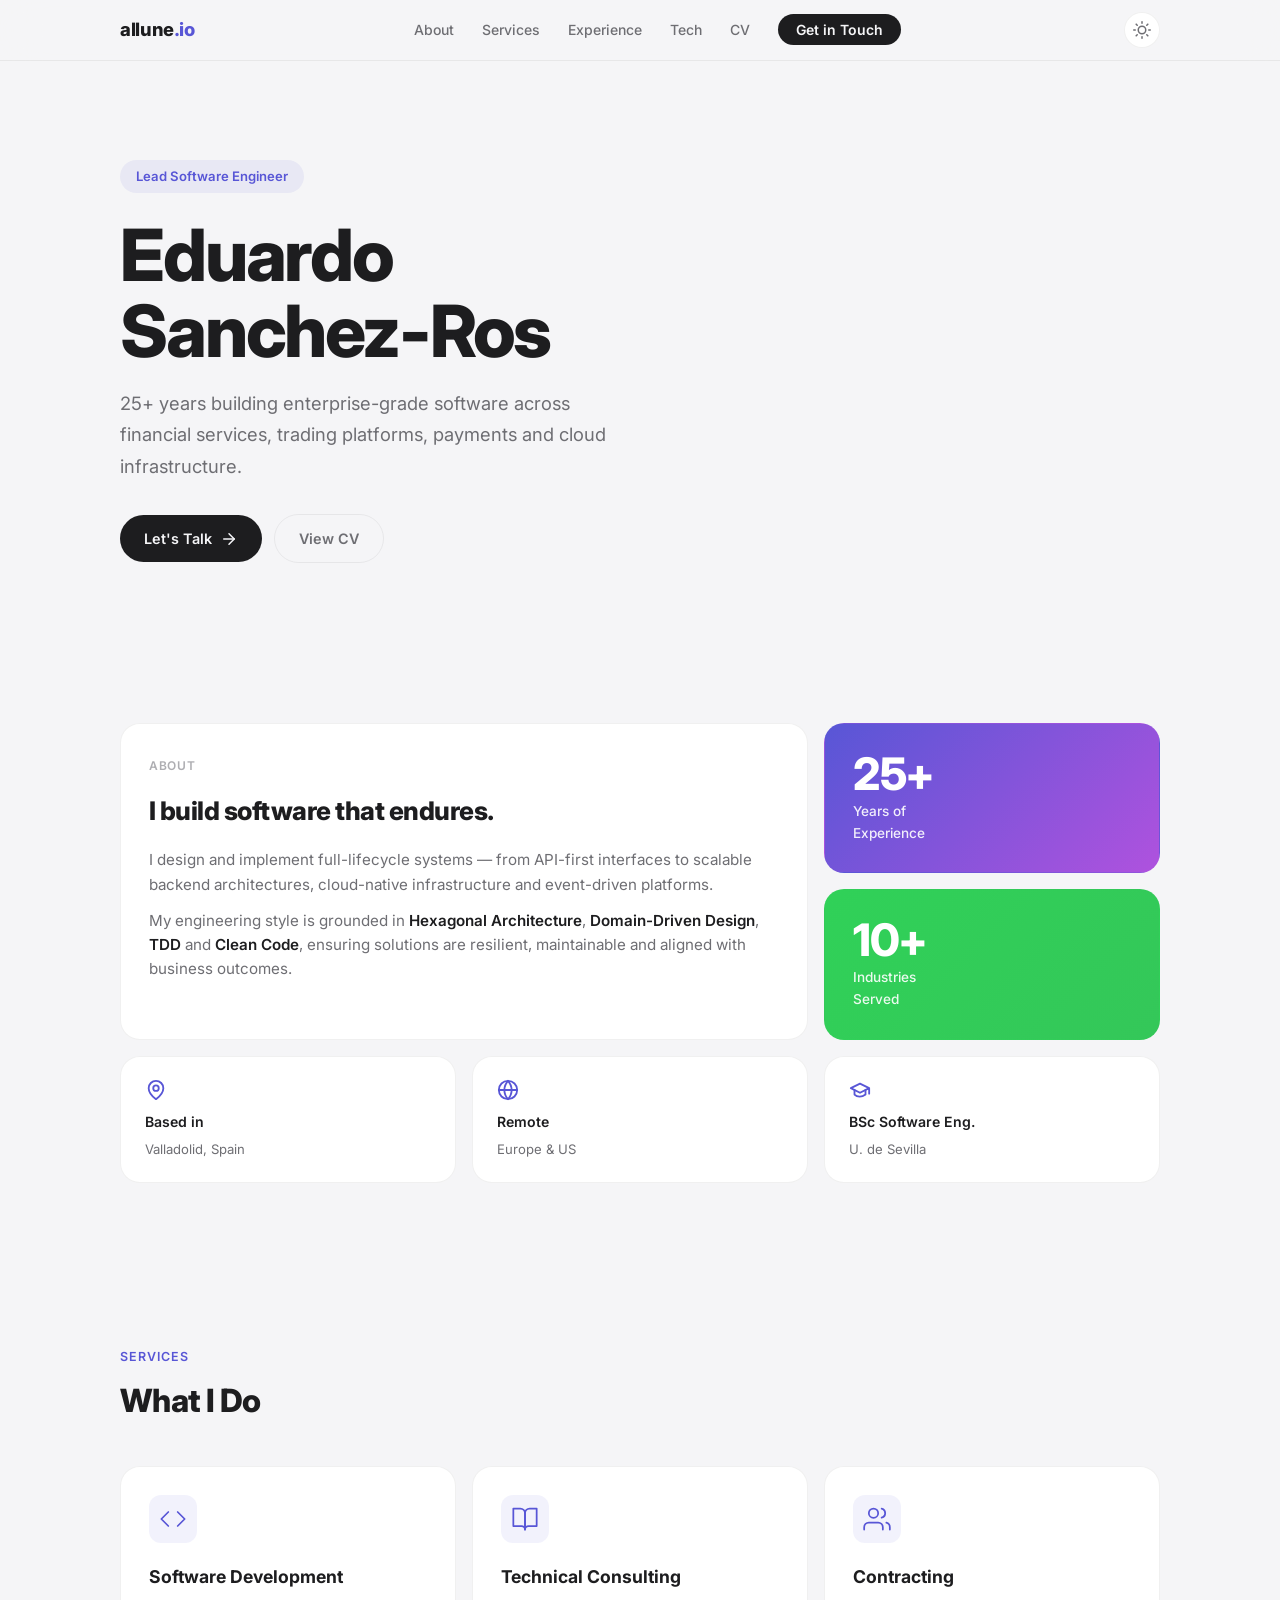
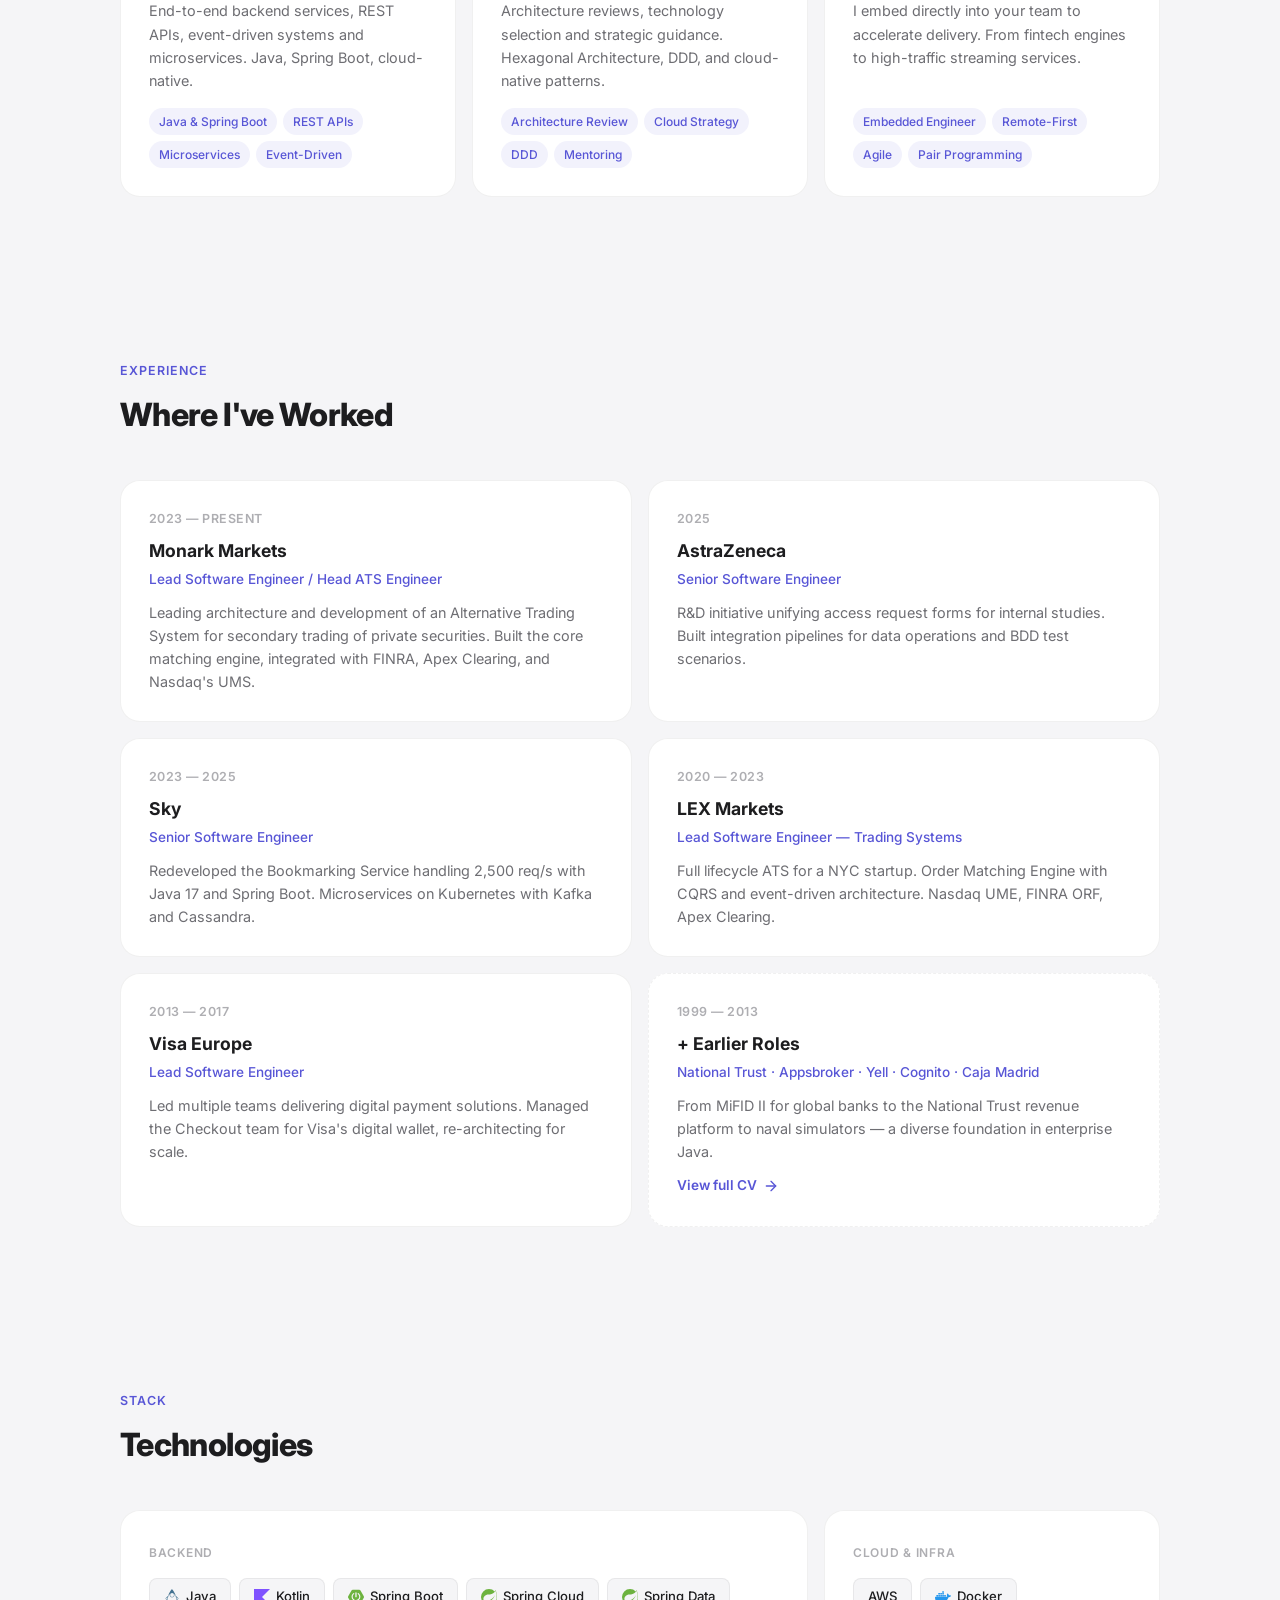
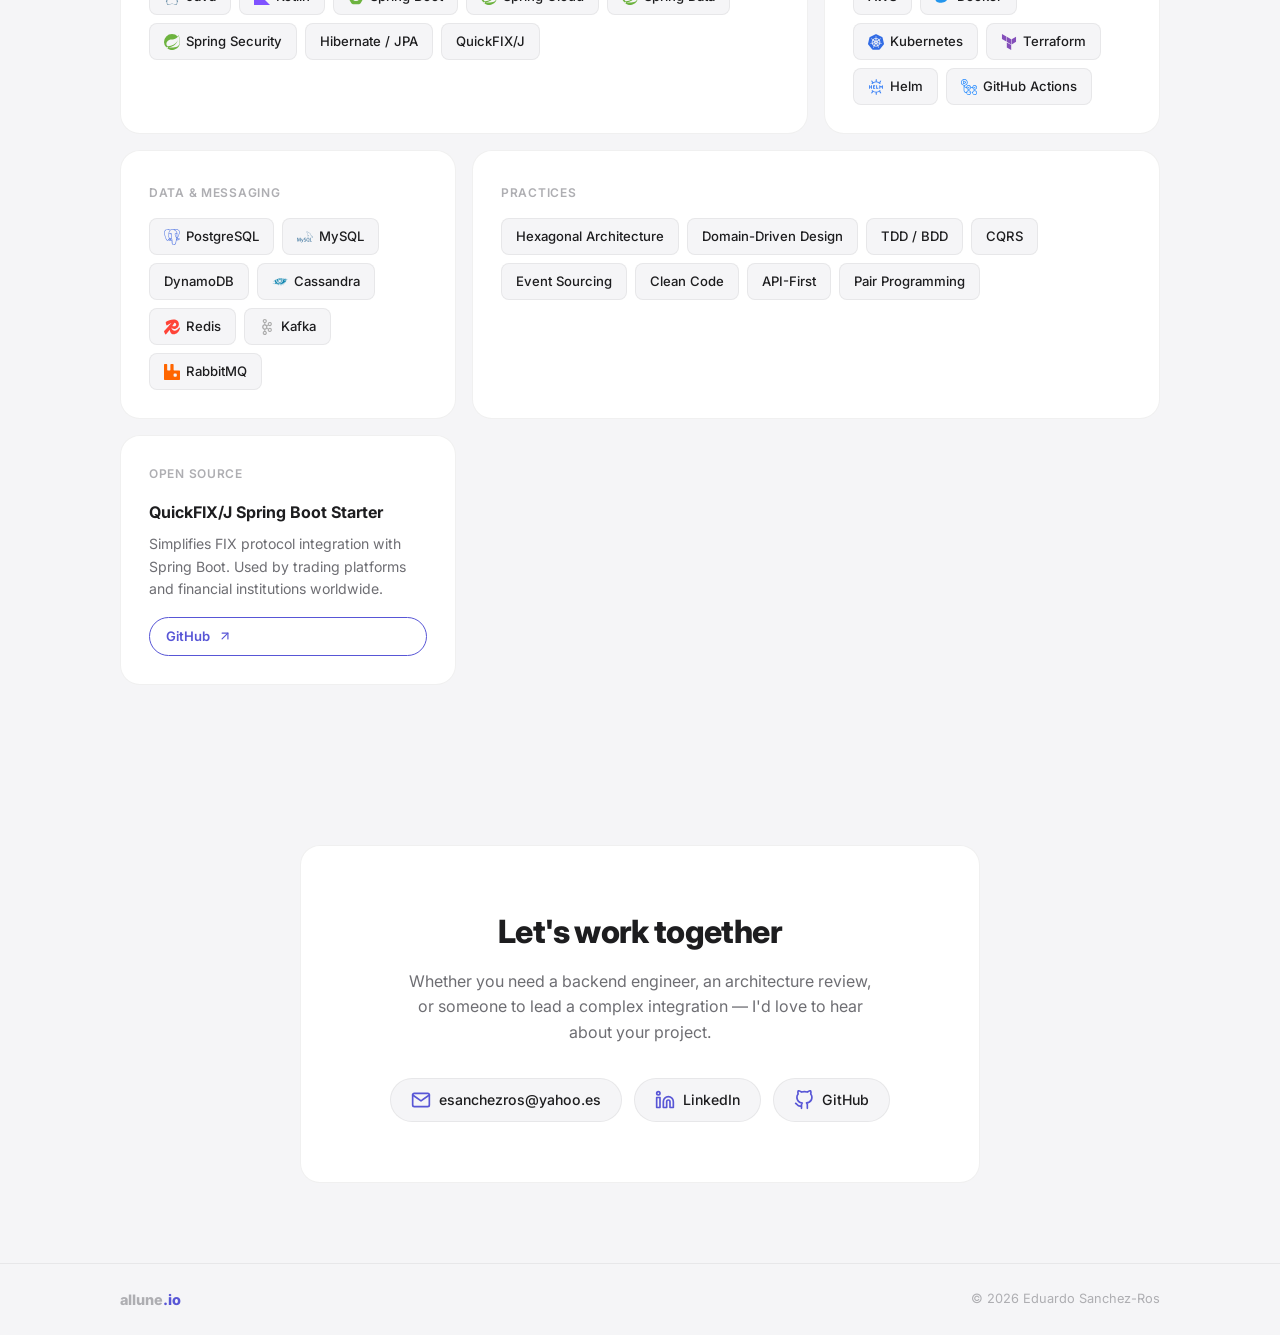
==== index.html @ 3fe90294 "Add tech icons to homepage Technologies section" ====
<!DOCTYPE html>
<html lang="en">
<head>
	<meta charset="UTF-8">
	<meta name="viewport" content="width=device-width, initial-scale=1.0">
	<title>Allune | Eduardo Sanchez-Ros &mdash; Software Engineering</title>
	<meta name="description" content="Lead Software Engineer with 25+ years of experience delivering enterprise-grade solutions across financial services, trading platforms, payment systems and more.">
	<link rel="preconnect" href="https://fonts.googleapis.com">
	<link rel="preconnect" href="https://fonts.gstatic.com" crossorigin>
	<link href="https://fonts.googleapis.com/css2?family=Inter:wght@400;500;600;700;800&display=swap" rel="stylesheet">
	<link rel="stylesheet" href="css/styles.css">
</head>
<body>
	<!-- Navigation -->
	<nav class="navbar" id="navbar">
		<div class="container nav-container">
			<a href="#" class="nav-logo">allune<span class="logo-accent">.io</span></a>
			<ul class="nav-links" id="nav-links">
				<li><a href="#about">About</a></li>
				<li><a href="#services">Services</a></li>
				<li><a href="#experience">Experience</a></li>
				<li><a href="#tech">Tech</a></li>
				<li><a href="cv.html">CV</a></li>
				<li><a href="#contact" class="nav-cta">Get in Touch</a></li>
			</ul>
			<button class="theme-toggle" id="theme-toggle" aria-label="Toggle dark mode">
				<svg class="icon-sun" xmlns="http://www.w3.org/2000/svg" width="18" height="18" viewBox="0 0 24 24" fill="none" stroke="currentColor" stroke-width="2" stroke-linecap="round" stroke-linejoin="round"><circle cx="12" cy="12" r="5"/><line x1="12" y1="1" x2="12" y2="3"/><line x1="12" y1="21" x2="12" y2="23"/><line x1="4.22" y1="4.22" x2="5.64" y2="5.64"/><line x1="18.36" y1="18.36" x2="19.78" y2="19.78"/><line x1="1" y1="12" x2="3" y2="12"/><line x1="21" y1="12" x2="23" y2="12"/><line x1="4.22" y1="19.78" x2="5.64" y2="18.36"/><line x1="18.36" y1="5.64" x2="19.78" y2="4.22"/></svg>
				<svg class="icon-moon" xmlns="http://www.w3.org/2000/svg" width="18" height="18" viewBox="0 0 24 24" fill="none" stroke="currentColor" stroke-width="2" stroke-linecap="round" stroke-linejoin="round"><path d="M21 12.79A9 9 0 1 1 11.21 3 7 7 0 0 0 21 12.79z"/></svg>
			</button>
			<button class="mobile-toggle" id="mobile-toggle" aria-label="Toggle menu">
				<span></span>
				<span></span>
				<span></span>
			</button>
		</div>
	</nav>

	<!-- Hero -->
	<header class="hero" id="hero">
		<div class="container">
			<div class="hero-content">
				<div class="hero-badge animate-in">Lead Software Engineer</div>
				<h1 class="hero-name animate-in">Eduardo<br>Sanchez-Ros</h1>
				<p class="hero-summary animate-in">
					25+ years building enterprise-grade software across
					financial services, trading platforms, payments and cloud infrastructure.
				</p>
				<div class="hero-actions animate-in">
					<a href="#contact" class="btn btn-primary">
						Let's Talk
						<svg xmlns="http://www.w3.org/2000/svg" width="18" height="18" viewBox="0 0 24 24" fill="none" stroke="currentColor" stroke-width="2" stroke-linecap="round" stroke-linejoin="round"><line x1="5" y1="12" x2="19" y2="12"/><polyline points="12 5 19 12 12 19"/></svg>
					</a>
					<a href="cv.html" class="btn btn-ghost">View CV</a>
				</div>
			</div>
		</div>
	</header>

	<!-- Bento: About + Stats -->
	<section class="section" id="about">
		<div class="container">
			<div class="bento-grid bento-intro">
				<!-- About card — wide -->
				<div class="bento-card bento-wide bento-tall animate-on-scroll">
					<span class="bento-label">About</span>
					<h2>I build software that endures.</h2>
					<p>
						I design and implement full-lifecycle systems &mdash; from API-first
						interfaces to scalable backend architectures, cloud-native infrastructure
						and event-driven platforms.
					</p>
					<p>
						My engineering style is grounded in <strong>Hexagonal Architecture</strong>,
						<strong>Domain-Driven Design</strong>, <strong>TDD</strong>
						and <strong>Clean Code</strong>, ensuring solutions are resilient,
						maintainable and aligned with business outcomes.
					</p>
				</div>

				<!-- Stat cards -->
				<div class="bento-card bento-accent animate-on-scroll">
					<span class="bento-stat-value">25+</span>
					<span class="bento-stat-label">Years of<br>Experience</span>
				</div>
				<div class="bento-card bento-accent-alt animate-on-scroll">
					<span class="bento-stat-value">10+</span>
					<span class="bento-stat-label">Industries<br>Served</span>
				</div>

				<!-- Detail cards -->
				<div class="bento-card animate-on-scroll">
					<svg xmlns="http://www.w3.org/2000/svg" width="22" height="22" viewBox="0 0 24 24" fill="none" stroke="currentColor" stroke-width="2" stroke-linecap="round" stroke-linejoin="round"><path d="M20 10c0 6-8 12-8 12s-8-6-8-12a8 8 0 0 1 16 0Z"/><circle cx="12" cy="10" r="3"/></svg>
					<strong>Based in</strong>
					<span>Valladolid, Spain</span>
				</div>
				<div class="bento-card animate-on-scroll">
					<svg xmlns="http://www.w3.org/2000/svg" width="22" height="22" viewBox="0 0 24 24" fill="none" stroke="currentColor" stroke-width="2" stroke-linecap="round" stroke-linejoin="round"><circle cx="12" cy="12" r="10"/><line x1="2" y1="12" x2="22" y2="12"/><path d="M12 2a15.3 15.3 0 0 1 4 10 15.3 15.3 0 0 1-4 10 15.3 15.3 0 0 1-4-10 15.3 15.3 0 0 1 4-10z"/></svg>
					<strong>Remote</strong>
					<span>Europe &amp; US</span>
				</div>
				<div class="bento-card animate-on-scroll">
					<svg xmlns="http://www.w3.org/2000/svg" width="22" height="22" viewBox="0 0 24 24" fill="none" stroke="currentColor" stroke-width="2" stroke-linecap="round" stroke-linejoin="round"><path d="M22 10v6M2 10l10-5 10 5-10 5z"/><path d="M6 12v5c3 3 8 3 12 0v-5"/></svg>
					<strong>BSc Software Eng.</strong>
					<span>U. de Sevilla</span>
				</div>
			</div>
		</div>
	</section>

	<!-- Bento: Services -->
	<section class="section" id="services">
		<div class="container">
			<div class="section-header animate-on-scroll">
				<span class="section-label">Services</span>
				<h2 class="section-title">What I Do</h2>
			</div>
			<div class="bento-grid bento-services">
				<div class="bento-card bento-service animate-on-scroll">
					<div class="service-icon">
						<svg xmlns="http://www.w3.org/2000/svg" width="28" height="28" viewBox="0 0 24 24" fill="none" stroke="currentColor" stroke-width="1.5" stroke-linecap="round" stroke-linejoin="round"><polyline points="16 18 22 12 16 6"/><polyline points="8 6 2 12 8 18"/></svg>
					</div>
					<h3>Software Development</h3>
					<p>
						End-to-end backend services, REST APIs, event-driven
						systems and microservices. Java, Spring Boot, cloud-native.
					</p>
					<div class="service-tags">
						<span>Java &amp; Spring Boot</span>
						<span>REST APIs</span>
						<span>Microservices</span>
						<span>Event-Driven</span>
					</div>
				</div>
				<div class="bento-card bento-service animate-on-scroll">
					<div class="service-icon">
						<svg xmlns="http://www.w3.org/2000/svg" width="28" height="28" viewBox="0 0 24 24" fill="none" stroke="currentColor" stroke-width="1.5" stroke-linecap="round" stroke-linejoin="round"><path d="M2 3h6a4 4 0 0 1 4 4v14a3 3 0 0 0-3-3H2z"/><path d="M22 3h-6a4 4 0 0 0-4 4v14a3 3 0 0 1 3-3h7z"/></svg>
					</div>
					<h3>Technical Consulting</h3>
					<p>
						Architecture reviews, technology selection and strategic guidance.
						Hexagonal Architecture, DDD, and cloud-native patterns.
					</p>
					<div class="service-tags">
						<span>Architecture Review</span>
						<span>Cloud Strategy</span>
						<span>DDD</span>
						<span>Mentoring</span>
					</div>
				</div>
				<div class="bento-card bento-service animate-on-scroll">
					<div class="service-icon">
						<svg xmlns="http://www.w3.org/2000/svg" width="28" height="28" viewBox="0 0 24 24" fill="none" stroke="currentColor" stroke-width="1.5" stroke-linecap="round" stroke-linejoin="round"><path d="M17 21v-2a4 4 0 0 0-4-4H5a4 4 0 0 0-4 4v2"/><circle cx="9" cy="7" r="4"/><path d="M23 21v-2a4 4 0 0 0-3-3.87"/><path d="M16 3.13a4 4 0 0 1 0 7.75"/></svg>
					</div>
					<h3>Contracting</h3>
					<p>
						I embed directly into your team to accelerate delivery.
						From fintech engines to high-traffic streaming services.
					</p>
					<div class="service-tags">
						<span>Embedded Engineer</span>
						<span>Remote-First</span>
						<span>Agile</span>
						<span>Pair Programming</span>
					</div>
				</div>
			</div>
		</div>
	</section>

	<!-- Experience -->
	<section class="section" id="experience">
		<div class="container">
			<div class="section-header animate-on-scroll">
				<span class="section-label">Experience</span>
				<h2 class="section-title">Where I've Worked</h2>
			</div>
			<div class="experience-grid">
				<div class="exp-card animate-on-scroll">
					<div class="exp-date">2023 &mdash; Present</div>
					<h3>Monark Markets</h3>
					<p class="exp-role">Lead Software Engineer / Head ATS Engineer</p>
					<p>
						Leading architecture and development of an Alternative Trading System
						for secondary trading of private securities. Built the core matching engine,
						integrated with FINRA, Apex Clearing, and Nasdaq's UMS.
					</p>
				</div>
				<div class="exp-card animate-on-scroll">
					<div class="exp-date">2025</div>
					<h3>AstraZeneca</h3>
					<p class="exp-role">Senior Software Engineer</p>
					<p>
						R&amp;D initiative unifying access request forms for internal studies.
						Built integration pipelines for data operations and BDD test scenarios.
					</p>
				</div>
				<div class="exp-card animate-on-scroll">
					<div class="exp-date">2023 &mdash; 2025</div>
					<h3>Sky</h3>
					<p class="exp-role">Senior Software Engineer</p>
					<p>
						Redeveloped the Bookmarking Service handling 2,500 req/s with Java 17
						and Spring Boot. Microservices on Kubernetes with Kafka and Cassandra.
					</p>
				</div>
				<div class="exp-card animate-on-scroll">
					<div class="exp-date">2020 &mdash; 2023</div>
					<h3>LEX Markets</h3>
					<p class="exp-role">Lead Software Engineer &mdash; Trading Systems</p>
					<p>
						Full lifecycle ATS for a NYC startup. Order Matching Engine with CQRS
						and event-driven architecture. Nasdaq UME, FINRA ORF, Apex Clearing.
					</p>
				</div>
				<div class="exp-card animate-on-scroll">
					<div class="exp-date">2013 &mdash; 2017</div>
					<h3>Visa Europe</h3>
					<p class="exp-role">Lead Software Engineer</p>
					<p>
						Led multiple teams delivering digital payment solutions. Managed the
						Checkout team for Visa's digital wallet, re-architecting for scale.
					</p>
				</div>
				<div class="exp-card exp-card-more animate-on-scroll">
					<div class="exp-date">1999 &mdash; 2013</div>
					<h3>+ Earlier Roles</h3>
					<p class="exp-role">National Trust &middot; Appsbroker &middot; Yell &middot; Cognito &middot; Caja Madrid</p>
					<p>
						From MiFID II for global banks to the National Trust revenue platform
						to naval simulators &mdash; a diverse foundation in enterprise Java.
					</p>
					<a href="cv.html" class="exp-link">
						View full CV
						<svg xmlns="http://www.w3.org/2000/svg" width="16" height="16" viewBox="0 0 24 24" fill="none" stroke="currentColor" stroke-width="2" stroke-linecap="round" stroke-linejoin="round"><line x1="5" y1="12" x2="19" y2="12"/><polyline points="12 5 19 12 12 19"/></svg>
					</a>
				</div>
			</div>
		</div>
	</section>

	<!-- Technologies + Open Source (bento) -->
	<section class="section" id="tech">
		<div class="container">
			<div class="section-header animate-on-scroll">
				<span class="section-label">Stack</span>
				<h2 class="section-title">Technologies</h2>
			</div>
			<div class="bento-grid bento-tech">
				<div class="bento-card bento-wide animate-on-scroll">
					<span class="bento-label">Backend</span>
					<div class="tech-pills">
						<span class="tech-pill"><img src="icons/openjdk.svg" alt=""> Java</span>
						<span class="tech-pill"><img src="icons/kotlin.svg" alt=""> Kotlin</span>
						<span class="tech-pill"><img src="icons/springboot.svg" alt=""> Spring Boot</span>
						<span class="tech-pill"><img src="icons/spring.svg" alt=""> Spring Cloud</span>
						<span class="tech-pill"><img src="icons/spring.svg" alt=""> Spring Data</span>
						<span class="tech-pill"><img src="icons/spring.svg" alt=""> Spring Security</span>
						<span class="tech-pill">Hibernate / JPA</span>
						<span class="tech-pill">QuickFIX/J</span>
					</div>
				</div>
				<div class="bento-card animate-on-scroll">
					<span class="bento-label">Cloud &amp; Infra</span>
					<div class="tech-pills">
						<span class="tech-pill">AWS</span>
						<span class="tech-pill"><img src="icons/docker.svg" alt=""> Docker</span>
						<span class="tech-pill"><img src="icons/kubernetes.svg" alt=""> Kubernetes</span>
						<span class="tech-pill"><img src="icons/terraform.svg" alt=""> Terraform</span>
						<span class="tech-pill"><img src="icons/helm.svg" alt=""> Helm</span>
						<span class="tech-pill"><img src="icons/githubactions.svg" alt=""> GitHub Actions</span>
					</div>
				</div>
				<div class="bento-card animate-on-scroll">
					<span class="bento-label">Data &amp; Messaging</span>
					<div class="tech-pills">
						<span class="tech-pill"><img src="icons/postgresql.svg" alt=""> PostgreSQL</span>
						<span class="tech-pill"><img src="icons/mysql.svg" alt=""> MySQL</span>
						<span class="tech-pill">DynamoDB</span>
						<span class="tech-pill"><img src="icons/apachecassandra.svg" alt=""> Cassandra</span>
						<span class="tech-pill"><img src="icons/redis.svg" alt=""> Redis</span>
						<span class="tech-pill"><img src="icons/apachekafka.svg" alt=""> Kafka</span>
						<span class="tech-pill"><img src="icons/rabbitmq.svg" alt=""> RabbitMQ</span>
					</div>
				</div>
				<div class="bento-card bento-wide animate-on-scroll">
					<span class="bento-label">Practices</span>
					<div class="tech-pills">
						<span class="tech-pill">Hexagonal Architecture</span>
						<span class="tech-pill">Domain-Driven Design</span>
						<span class="tech-pill">TDD / BDD</span>
						<span class="tech-pill">CQRS</span>
						<span class="tech-pill">Event Sourcing</span>
						<span class="tech-pill">Clean Code</span>
						<span class="tech-pill">API-First</span>
						<span class="tech-pill">Pair Programming</span>
					</div>
				</div>
				<!-- Open Source card integrated into tech bento -->
				<div class="bento-card bento-oss animate-on-scroll">
					<span class="bento-label">Open Source</span>
					<h3>QuickFIX/J Spring Boot Starter</h3>
					<p>
						Simplifies FIX protocol integration with Spring Boot.
						Used by trading platforms and financial institutions worldwide.
					</p>
					<a href="https://github.com/esanchezros/quickfixj-spring-boot-starter" class="btn btn-outline btn-sm" target="_blank" rel="noopener">
						GitHub
						<svg xmlns="http://www.w3.org/2000/svg" width="14" height="14" viewBox="0 0 24 24" fill="none" stroke="currentColor" stroke-width="2" stroke-linecap="round" stroke-linejoin="round"><line x1="7" y1="17" x2="17" y2="7"/><polyline points="7 7 17 7 17 17"/></svg>
					</a>
				</div>
			</div>
		</div>
	</section>

	<!-- Contact -->
	<section class="section" id="contact">
		<div class="container">
			<div class="contact-box animate-on-scroll">
				<h2>Let's work together</h2>
				<p>
					Whether you need a backend engineer, an architecture review, or someone
					to lead a complex integration &mdash; I'd love to hear about your project.
				</p>
				<div class="contact-links">
					<a href="mailto:esanchezros@yahoo.es" class="contact-link">
						<svg xmlns="http://www.w3.org/2000/svg" width="20" height="20" viewBox="0 0 24 24" fill="none" stroke="currentColor" stroke-width="2" stroke-linecap="round" stroke-linejoin="round"><path d="M4 4h16c1.1 0 2 .9 2 2v12c0 1.1-.9 2-2 2H4c-1.1 0-2-.9-2-2V6c0-1.1.9-2 2-2z"/><polyline points="22,6 12,13 2,6"/></svg>
						esanchezros@yahoo.es
					</a>
					<a href="https://www.linkedin.com/in/eduardosanchezros" class="contact-link" target="_blank" rel="noopener">
						<svg xmlns="http://www.w3.org/2000/svg" width="20" height="20" viewBox="0 0 24 24" fill="none" stroke="currentColor" stroke-width="2" stroke-linecap="round" stroke-linejoin="round"><path d="M16 8a6 6 0 0 1 6 6v7h-4v-7a2 2 0 0 0-2-2 2 2 0 0 0-2 2v7h-4v-7a6 6 0 0 1 6-6z"/><rect x="2" y="9" width="4" height="12"/><circle cx="4" cy="4" r="2"/></svg>
						LinkedIn
					</a>
					<a href="https://github.com/esanchezros" class="contact-link" target="_blank" rel="noopener">
						<svg xmlns="http://www.w3.org/2000/svg" width="20" height="20" viewBox="0 0 24 24" fill="none" stroke="currentColor" stroke-width="2" stroke-linecap="round" stroke-linejoin="round"><path d="M9 19c-5 1.5-5-2.5-7-3m14 6v-3.87a3.37 3.37 0 0 0-.94-2.61c3.14-.35 6.44-1.54 6.44-7A5.44 5.44 0 0 0 20 4.77 5.07 5.07 0 0 0 19.91 1S18.73.65 16 2.48a13.38 13.38 0 0 0-7 0C6.27.65 5.09 1 5.09 1A5.07 5.07 0 0 0 5 4.77a5.44 5.44 0 0 0-1.5 3.78c0 5.42 3.3 6.61 6.44 7A3.37 3.37 0 0 0 9 18.13V22"/></svg>
						GitHub
					</a>
				</div>
			</div>
		</div>
	</section>

	<!-- Footer -->
	<footer class="footer">
		<div class="container footer-content">
			<span class="footer-logo">allune<span class="logo-accent">.io</span></span>
			<span class="footer-copy">&copy; 2026 Eduardo Sanchez-Ros</span>
		</div>
	</footer>

	<script src="js/main.js"></script>
</body>
</html>
---- css/styles.css ----
/* ============================================
   Allune.io — Bento Grid Design
   Light, modern, Apple/Linear-inspired
   ============================================ */

/* --- Variables (Light) --- */
:root {
	--bg: #f5f5f7;
	--bg-card: #ffffff;
	--bg-card-hover: #ffffff;
	--text: #1d1d1f;
	--text-secondary: #6e6e73;
	--text-muted: #aeaeb2;
	--accent: #5856d6;
	--accent-hover: #4a48c4;
	--accent-light: rgba(88, 86, 214, 0.08);
	--accent-gradient: linear-gradient(135deg, #5856d6 0%, #af52de 100%);
	--accent-gradient-alt: linear-gradient(135deg, #30d158 0%, #34c759 100%);
	--border: rgba(0, 0, 0, 0.06);
	--border-hover: rgba(0, 0, 0, 0.12);
	--shadow: 0 1px 2px rgba(0, 0, 0, 0.04);
	--shadow-hover: 0 8px 30px rgba(0, 0, 0, 0.08);
	--nav-bg: rgba(245, 245, 247, 0.8);
	--radius: 20px;
	--radius-sm: 12px;
	--radius-xs: 8px;
	--font: 'Inter', -apple-system, BlinkMacSystemFont, 'SF Pro Display', sans-serif;
	--transition: 0.25s cubic-bezier(0.4, 0, 0.2, 1);
	--gap: 16px;
}

/* --- Dark --- */
[data-theme="dark"] {
	--bg: #000000;
	--bg-card: #1c1c1e;
	--bg-card-hover: #2c2c2e;
	--text: #f5f5f7;
	--text-secondary: #aeaeb2;
	--text-muted: #636366;
	--accent: #7d7aff;
	--accent-hover: #9b99ff;
	--accent-light: rgba(125, 122, 255, 0.12);
	--accent-gradient: linear-gradient(135deg, #7d7aff 0%, #bf5af2 100%);
	--accent-gradient-alt: linear-gradient(135deg, #30d158 0%, #32d74b 100%);
	--border: rgba(255, 255, 255, 0.08);
	--border-hover: rgba(255, 255, 255, 0.16);
	--shadow: 0 1px 2px rgba(0, 0, 0, 0.2);
	--shadow-hover: 0 8px 30px rgba(0, 0, 0, 0.3);
	--nav-bg: rgba(0, 0, 0, 0.8);
}

/* --- Reset --- */
*, *::before, *::after {
	margin: 0;
	padding: 0;
	box-sizing: border-box;
}

html {
	scroll-behavior: smooth;
	scroll-padding-top: 80px;
}

body {
	font-family: var(--font);
	font-size: 16px;
	line-height: 1.6;
	color: var(--text);
	background: var(--bg);
	-webkit-font-smoothing: antialiased;
	-moz-osx-font-smoothing: grayscale;
	transition: background var(--transition), color var(--transition);
}

a {
	color: var(--accent);
	text-decoration: none;
	transition: color var(--transition);
}

strong {
	color: var(--text);
	font-weight: 600;
}

/* --- Container --- */
.container {
	max-width: 1080px;
	margin: 0 auto;
	padding: 0 20px;
}

/* --- Navigation --- */
.navbar {
	position: fixed;
	top: 0;
	left: 0;
	right: 0;
	z-index: 100;
	padding: 12px 0;
	background: var(--nav-bg);
	backdrop-filter: blur(20px);
	-webkit-backdrop-filter: blur(20px);
	border-bottom: 1px solid var(--border);
	transition: background var(--transition);
}

.nav-container {
	display: flex;
	align-items: center;
	justify-content: space-between;
}

.nav-logo {
	font-weight: 800;
	font-size: 1.15rem;
	color: var(--text);
	letter-spacing: -0.02em;
}

.nav-logo:hover { color: var(--text); }

.logo-accent { color: var(--accent); }

.nav-links {
	display: flex;
	align-items: center;
	gap: 28px;
	list-style: none;
}

.nav-links a {
	font-size: 0.875rem;
	font-weight: 500;
	color: var(--text-secondary);
	transition: color var(--transition);
}

.nav-links a:hover { color: var(--text); }

.nav-cta {
	background: var(--text);
	color: var(--bg) !important;
	padding: 7px 18px;
	border-radius: 99px;
	font-weight: 600 !important;
	transition: opacity var(--transition) !important;
}

.nav-cta:hover {
	opacity: 0.85;
	color: var(--bg) !important;
}

.theme-toggle {
	background: var(--bg-card);
	border: 1px solid var(--border);
	border-radius: 99px;
	width: 36px;
	height: 36px;
	cursor: pointer;
	color: var(--text-secondary);
	display: flex;
	align-items: center;
	justify-content: center;
	transition: all var(--transition);
	margin-left: 4px;
}

.theme-toggle:hover {
	border-color: var(--border-hover);
	color: var(--text);
}

.icon-moon { display: none; }
[data-theme="dark"] .icon-sun { display: none; }
[data-theme="dark"] .icon-moon { display: block; }

.mobile-toggle {
	display: none;
	flex-direction: column;
	gap: 5px;
	background: none;
	border: none;
	cursor: pointer;
	padding: 4px;
	margin-left: 8px;
}

.mobile-toggle span {
	display: block;
	width: 22px;
	height: 2px;
	background: var(--text);
	border-radius: 2px;
	transition: transform var(--transition), opacity var(--transition);
}

.mobile-toggle.active span:nth-child(1) { transform: translateY(7px) rotate(45deg); }
.mobile-toggle.active span:nth-child(2) { opacity: 0; }
.mobile-toggle.active span:nth-child(3) { transform: translateY(-7px) rotate(-45deg); }

/* --- Buttons --- */
.btn {
	display: inline-flex;
	align-items: center;
	gap: 8px;
	padding: 12px 24px;
	border-radius: 99px;
	font-weight: 600;
	font-size: 0.9rem;
	border: none;
	cursor: pointer;
	transition: all var(--transition);
}

.btn-primary {
	background: var(--text);
	color: var(--bg);
}

.btn-primary:hover {
	opacity: 0.85;
	color: var(--bg);
	transform: translateY(-1px);
}

.btn-ghost {
	background: transparent;
	color: var(--text-secondary);
	border: 1px solid var(--border);
}

.btn-ghost:hover {
	border-color: var(--border-hover);
	color: var(--text);
}

.btn-outline {
	background: transparent;
	color: var(--accent);
	border: 1px solid var(--accent);
	padding: 10px 20px;
}

.btn-outline:hover {
	background: var(--accent);
	color: #fff;
}

.btn-sm {
	padding: 8px 16px;
	font-size: 0.82rem;
}

/* --- Hero --- */
.hero {
	padding: 160px 0 80px;
}

.hero-content {
	max-width: 640px;
}

.hero-badge {
	display: inline-block;
	font-size: 0.82rem;
	font-weight: 600;
	color: var(--accent);
	background: var(--accent-light);
	padding: 6px 16px;
	border-radius: 99px;
	margin-bottom: 24px;
}

.hero-name {
	font-size: clamp(3rem, 7vw, 4.5rem);
	font-weight: 800;
	line-height: 1.05;
	letter-spacing: -0.03em;
	margin-bottom: 20px;
}

.hero-summary {
	font-size: 1.15rem;
	color: var(--text-secondary);
	line-height: 1.7;
	margin-bottom: 32px;
	max-width: 520px;
}

.hero-actions {
	display: flex;
	gap: 12px;
	align-items: center;
}

/* --- Sections --- */
.section {
	padding: 80px 0;
}

.section-header {
	margin-bottom: 40px;
}

.section-label {
	display: inline-block;
	font-size: 0.78rem;
	font-weight: 600;
	text-transform: uppercase;
	letter-spacing: 0.08em;
	color: var(--accent);
	margin-bottom: 8px;
}

.section-title {
	font-size: 2rem;
	font-weight: 800;
	letter-spacing: -0.02em;
}

/* ===========================
   BENTO GRID
   =========================== */
.bento-grid {
	display: grid;
	gap: var(--gap);
}

/* Intro bento: 3 columns */
.bento-intro {
	grid-template-columns: repeat(3, 1fr);
	grid-auto-rows: auto;
}

.bento-wide { grid-column: span 2; }
.bento-tall { grid-row: span 2; }

/* Services bento: 3 equal columns */
.bento-services {
	grid-template-columns: repeat(3, 1fr);
}

/* Tech bento: 3 columns */
.bento-tech {
	grid-template-columns: repeat(3, 1fr);
}

/* --- Bento Card --- */
.bento-card {
	background: var(--bg-card);
	border: 1px solid var(--border);
	border-radius: var(--radius);
	padding: 28px;
	transition: transform var(--transition), box-shadow var(--transition), border-color var(--transition);
}

.bento-card:hover {
	transform: translateY(-2px);
	box-shadow: var(--shadow-hover);
	border-color: var(--border-hover);
}

.bento-label {
	display: inline-block;
	font-size: 0.75rem;
	font-weight: 600;
	text-transform: uppercase;
	letter-spacing: 0.06em;
	color: var(--text-muted);
	margin-bottom: 16px;
}

/* About card */
.bento-intro .bento-wide.bento-tall h2 {
	font-size: 1.6rem;
	font-weight: 800;
	letter-spacing: -0.02em;
	margin-bottom: 16px;
}

.bento-intro .bento-wide.bento-tall p {
	color: var(--text-secondary);
	font-size: 0.95rem;
	margin-bottom: 12px;
}

.bento-intro .bento-wide.bento-tall p:last-child {
	margin-bottom: 0;
}

/* Stat cards */
.bento-accent {
	background: var(--accent-gradient);
	border-color: transparent;
	color: #fff;
	display: flex;
	flex-direction: column;
	justify-content: flex-end;
}

.bento-accent:hover {
	border-color: transparent;
	transform: translateY(-2px) scale(1.01);
}

.bento-accent-alt {
	background: var(--accent-gradient-alt);
	border-color: transparent;
	color: #fff;
	display: flex;
	flex-direction: column;
	justify-content: flex-end;
}

.bento-accent-alt:hover {
	border-color: transparent;
	transform: translateY(-2px) scale(1.01);
}

.bento-stat-value {
	font-size: 2.8rem;
	font-weight: 800;
	line-height: 1;
	letter-spacing: -0.03em;
}

.bento-stat-label {
	font-size: 0.85rem;
	font-weight: 500;
	opacity: 0.9;
	margin-top: 4px;
}

/* Detail mini-cards */
.bento-intro .bento-card:not(.bento-wide):not(.bento-accent):not(.bento-accent-alt) {
	display: flex;
	flex-direction: column;
	gap: 6px;
	padding: 22px 24px;
}

.bento-intro .bento-card:not(.bento-wide):not(.bento-accent):not(.bento-accent-alt) svg {
	color: var(--accent);
	margin-bottom: 4px;
}

.bento-intro .bento-card:not(.bento-wide):not(.bento-accent):not(.bento-accent-alt) strong {
	font-size: 0.88rem;
}

.bento-intro .bento-card:not(.bento-wide):not(.bento-accent):not(.bento-accent-alt) span {
	font-size: 0.82rem;
	color: var(--text-secondary);
}

/* --- Service Cards --- */
.bento-service {
	display: flex;
	flex-direction: column;
}

.service-icon {
	width: 48px;
	height: 48px;
	display: flex;
	align-items: center;
	justify-content: center;
	background: var(--accent-light);
	border-radius: var(--radius-sm);
	color: var(--accent);
	margin-bottom: 20px;
}

.bento-service h3 {
	font-size: 1.1rem;
	font-weight: 700;
	margin-bottom: 8px;
}

.bento-service p {
	font-size: 0.9rem;
	color: var(--text-secondary);
	line-height: 1.6;
	margin-bottom: 16px;
	flex-grow: 1;
}

.service-tags {
	display: flex;
	flex-wrap: wrap;
	gap: 6px;
}

.service-tags span {
	font-size: 0.75rem;
	font-weight: 500;
	padding: 4px 10px;
	background: var(--accent-light);
	color: var(--accent);
	border-radius: 99px;
}

/* --- Experience Grid --- */
.experience-grid {
	display: grid;
	grid-template-columns: repeat(2, 1fr);
	gap: var(--gap);
}

.exp-card {
	background: var(--bg-card);
	border: 1px solid var(--border);
	border-radius: var(--radius);
	padding: 28px;
	transition: transform var(--transition), box-shadow var(--transition), border-color var(--transition);
}

.exp-card:hover {
	transform: translateY(-2px);
	box-shadow: var(--shadow-hover);
	border-color: var(--border-hover);
}

.exp-date {
	font-size: 0.78rem;
	font-weight: 600;
	color: var(--text-muted);
	text-transform: uppercase;
	letter-spacing: 0.04em;
	margin-bottom: 8px;
}

.exp-card h3 {
	font-size: 1.1rem;
	font-weight: 700;
	margin-bottom: 4px;
}

.exp-role {
	font-size: 0.85rem;
	font-weight: 500;
	color: var(--accent);
	margin-bottom: 10px;
}

.exp-card > p:last-of-type {
	font-size: 0.9rem;
	color: var(--text-secondary);
	line-height: 1.6;
}

.exp-card-more {
	border-style: dashed;
}

.exp-link {
	display: inline-flex;
	align-items: center;
	gap: 6px;
	font-size: 0.85rem;
	font-weight: 600;
	margin-top: 12px;
}

/* --- Tech Pills --- */
.tech-pills {
	display: flex;
	flex-wrap: wrap;
	gap: 8px;
}

.tech-pill {
	display: inline-flex;
	align-items: center;
	gap: 6px;
	font-size: 0.82rem;
	font-weight: 500;
	padding: 7px 14px;
	background: var(--bg);
	color: var(--text);
	border: 1px solid var(--border);
	border-radius: var(--radius-xs);
	transition: all var(--transition);
}

[data-theme="dark"] .tech-pill {
	background: rgba(255, 255, 255, 0.05);
}

.tech-pill img {
	width: 16px;
	height: 16px;
}

.tech-pill:hover {
	border-color: var(--accent);
	color: var(--accent);
	transform: translateY(-1px);
}

/* --- Open Source (inside tech bento) --- */
.bento-oss {
	display: flex;
	flex-direction: column;
}

.bento-oss h3 {
	font-size: 1rem;
	font-weight: 700;
	margin-bottom: 8px;
}

.bento-oss p {
	font-size: 0.88rem;
	color: var(--text-secondary);
	line-height: 1.6;
	margin-bottom: 16px;
	flex-grow: 1;
}

/* --- Contact --- */
.contact-box {
	background: var(--bg-card);
	border: 1px solid var(--border);
	border-radius: var(--radius);
	padding: 60px 40px;
	text-align: center;
	max-width: 680px;
	margin: 0 auto;
}

.contact-box h2 {
	font-size: 2rem;
	font-weight: 800;
	letter-spacing: -0.02em;
	margin-bottom: 12px;
}

.contact-box > p {
	color: var(--text-secondary);
	font-size: 1rem;
	max-width: 480px;
	margin: 0 auto 32px;
}

.contact-links {
	display: flex;
	justify-content: center;
	gap: 12px;
	flex-wrap: wrap;
}

.contact-link {
	display: inline-flex;
	align-items: center;
	gap: 8px;
	padding: 10px 20px;
	background: var(--bg);
	border: 1px solid var(--border);
	border-radius: 99px;
	color: var(--text);
	font-weight: 500;
	font-size: 0.88rem;
	transition: all var(--transition);
}

[data-theme="dark"] .contact-link {
	background: rgba(255, 255, 255, 0.05);
}

.contact-link svg {
	color: var(--accent);
}

.contact-link:hover {
	border-color: var(--accent);
	color: var(--text);
	transform: translateY(-1px);
}

/* --- Footer --- */
.footer {
	padding: 24px 0;
	border-top: 1px solid var(--border);
}

.footer-content {
	display: flex;
	align-items: center;
	justify-content: space-between;
}

.footer-logo {
	font-weight: 800;
	font-size: 0.9rem;
	color: var(--text-muted);
}

.footer-copy {
	font-size: 0.8rem;
	color: var(--text-muted);
}

/* --- Animations --- */
.animate-in {
	opacity: 0;
	transform: translateY(20px);
	animation: fadeUp 0.6s ease forwards;
}

.animate-in:nth-child(1) { animation-delay: 0.05s; }
.animate-in:nth-child(2) { animation-delay: 0.15s; }
.animate-in:nth-child(3) { animation-delay: 0.25s; }
.animate-in:nth-child(4) { animation-delay: 0.35s; }

@keyframes fadeUp {
	to {
		opacity: 1;
		transform: translateY(0);
	}
}

.animate-on-scroll {
	opacity: 0;
	transform: translateY(16px);
	transition: opacity 0.5s ease, transform 0.5s ease;
}

.animate-on-scroll.visible {
	opacity: 1;
	transform: translateY(0);
}

/* --- Responsive --- */
@media (max-width: 900px) {
	.bento-intro {
		grid-template-columns: 1fr 1fr;
	}

	.bento-intro .bento-wide.bento-tall {
		grid-column: span 2;
		grid-row: span 1;
	}

	.bento-services {
		grid-template-columns: 1fr;
		max-width: 480px;
	}

	.experience-grid {
		grid-template-columns: 1fr;
	}

	.bento-tech {
		grid-template-columns: 1fr 1fr;
	}

	.bento-tech .bento-wide {
		grid-column: span 2;
	}
}

@media (max-width: 768px) {
	:root {
		--gap: 12px;
		--radius: 16px;
	}

	.nav-links {
		position: fixed;
		top: 0;
		right: -100%;
		width: 260px;
		height: 100vh;
		background: var(--bg-card);
		flex-direction: column;
		padding: 80px 28px 28px;
		gap: 20px;
		border-left: 1px solid var(--border);
		transition: right var(--transition);
		box-shadow: var(--shadow-hover);
	}

	.nav-links.open { right: 0; }
	.mobile-toggle { display: flex; }

	.hero { padding: 120px 0 60px; }

	.hero-name {
		font-size: 2.6rem;
	}

	.bento-intro {
		grid-template-columns: 1fr 1fr;
	}

	.bento-intro .bento-wide.bento-tall {
		grid-column: span 2;
		grid-row: span 1;
	}

	.bento-tech {
		grid-template-columns: 1fr;
	}

	.bento-tech .bento-wide {
		grid-column: span 1;
	}

	.section {
		padding: 56px 0;
	}

	.contact-box {
		padding: 40px 24px;
	}

	.contact-links {
		flex-direction: column;
		align-items: center;
	}

	.footer-content {
		flex-direction: column;
		gap: 6px;
		text-align: center;
	}
}

@media (max-width: 480px) {
	.bento-intro {
		grid-template-columns: 1fr;
	}

	.bento-intro .bento-wide.bento-tall {
		grid-column: span 1;
	}

	.hero-actions {
		flex-direction: column;
		align-items: flex-start;
	}
}

/* ===========================
   CV PAGE STYLES
   =========================== */

/* CV hero */
.cv-header {
	padding: 120px 0 48px;
}

.cv-header-content {
	display: flex;
	align-items: center;
	justify-content: space-between;
	gap: 24px;
	flex-wrap: wrap;
}

.cv-header h1 {
	font-size: 2.4rem;
	font-weight: 800;
	letter-spacing: -0.02em;
}

.cv-header p {
	color: var(--text-secondary);
	font-size: 1.05rem;
	margin-top: 4px;
}

.btn-print {
	display: inline-flex;
	align-items: center;
	gap: 8px;
	padding: 10px 20px;
	border-radius: 99px;
	font-weight: 600;
	font-size: 0.85rem;
	background: var(--bg-card);
	color: var(--text);
	border: 1px solid var(--border);
	cursor: pointer;
	transition: all var(--transition);
}

.btn-print:hover {
	border-color: var(--border-hover);
	box-shadow: var(--shadow-hover);
}

/* CV sections */
.cv-section {
	padding: 40px 0;
	border-top: 1px solid var(--border);
}

.cv-section-title {
	font-size: 0.78rem;
	font-weight: 600;
	text-transform: uppercase;
	letter-spacing: 0.08em;
	color: var(--accent);
	margin-bottom: 32px;
}

/* CV experience entry */
.cv-entry {
	display: grid;
	grid-template-columns: 200px 1fr;
	gap: 32px;
	margin-bottom: 40px;
}

.cv-entry:last-child {
	margin-bottom: 0;
}

.cv-entry-date {
	font-size: 0.82rem;
	font-weight: 500;
	color: var(--text-muted);
	padding-top: 4px;
}

.cv-entry-body h3 {
	font-size: 1.15rem;
	font-weight: 700;
	margin-bottom: 2px;
}

.cv-entry-role {
	font-size: 0.9rem;
	font-weight: 500;
	color: var(--accent);
	margin-bottom: 12px;
}

.cv-entry-body p {
	font-size: 0.9rem;
	color: var(--text-secondary);
	line-height: 1.7;
	margin-bottom: 10px;
}

.cv-entry-body ul {
	list-style: none;
	margin-bottom: 16px;
}

.cv-entry-body ul li {
	font-size: 0.9rem;
	color: var(--text-secondary);
	line-height: 1.7;
	padding-left: 16px;
	position: relative;
	margin-bottom: 4px;
}

.cv-entry-body ul li::before {
	content: '';
	position: absolute;
	left: 0;
	top: 10px;
	width: 5px;
	height: 5px;
	border-radius: 50%;
	background: var(--accent);
}

/* Tech badges on CV */
.cv-tech-badges {
	display: flex;
	flex-wrap: wrap;
	gap: 8px;
	margin-top: 12px;
}

.cv-tech-badge {
	display: inline-flex;
	align-items: center;
	gap: 6px;
	font-size: 0.78rem;
	font-weight: 500;
	padding: 5px 12px;
	background: var(--accent-light);
	color: var(--accent);
	border-radius: 99px;
	transition: transform var(--transition);
}

.cv-tech-badge:hover {
	transform: translateY(-1px);
}

.cv-tech-badge img {
	width: 16px;
	height: 16px;
}

/* CV education */
.cv-edu {
	display: grid;
	grid-template-columns: 200px 1fr;
	gap: 32px;
	margin-bottom: 24px;
}

.cv-edu:last-child { margin-bottom: 0; }

.cv-edu-date {
	font-size: 0.82rem;
	font-weight: 500;
	color: var(--text-muted);
	padding-top: 4px;
}

.cv-edu h3 {
	font-size: 1rem;
	font-weight: 700;
	margin-bottom: 2px;
}

.cv-edu p {
	font-size: 0.88rem;
	color: var(--text-secondary);
}

/* CV responsive */
@media (max-width: 768px) {
	.cv-header h1 { font-size: 1.8rem; }

	.cv-entry,
	.cv-edu {
		grid-template-columns: 1fr;
		gap: 4px;
	}

	.cv-header-content {
		flex-direction: column;
		align-items: flex-start;
	}
}

/* --- Print styles --- */
@media print {
	.navbar,
	.footer,
	.theme-toggle,
	.mobile-toggle,
	.btn-print {
		display: none !important;
	}

	body {
		background: white;
		color: #1d1d1f;
		font-size: 11px;
	}

	.cv-header { padding-top: 0; }

	.cv-entry,
	.cv-edu {
		page-break-inside: avoid;
	}

	.bento-card,
	.exp-card,
	.contact-box {
		box-shadow: none;
		border: 1px solid #e0e0e0;
	}

	.cv-tech-badge {
		background: #f0f0f0;
		color: #333;
	}
}
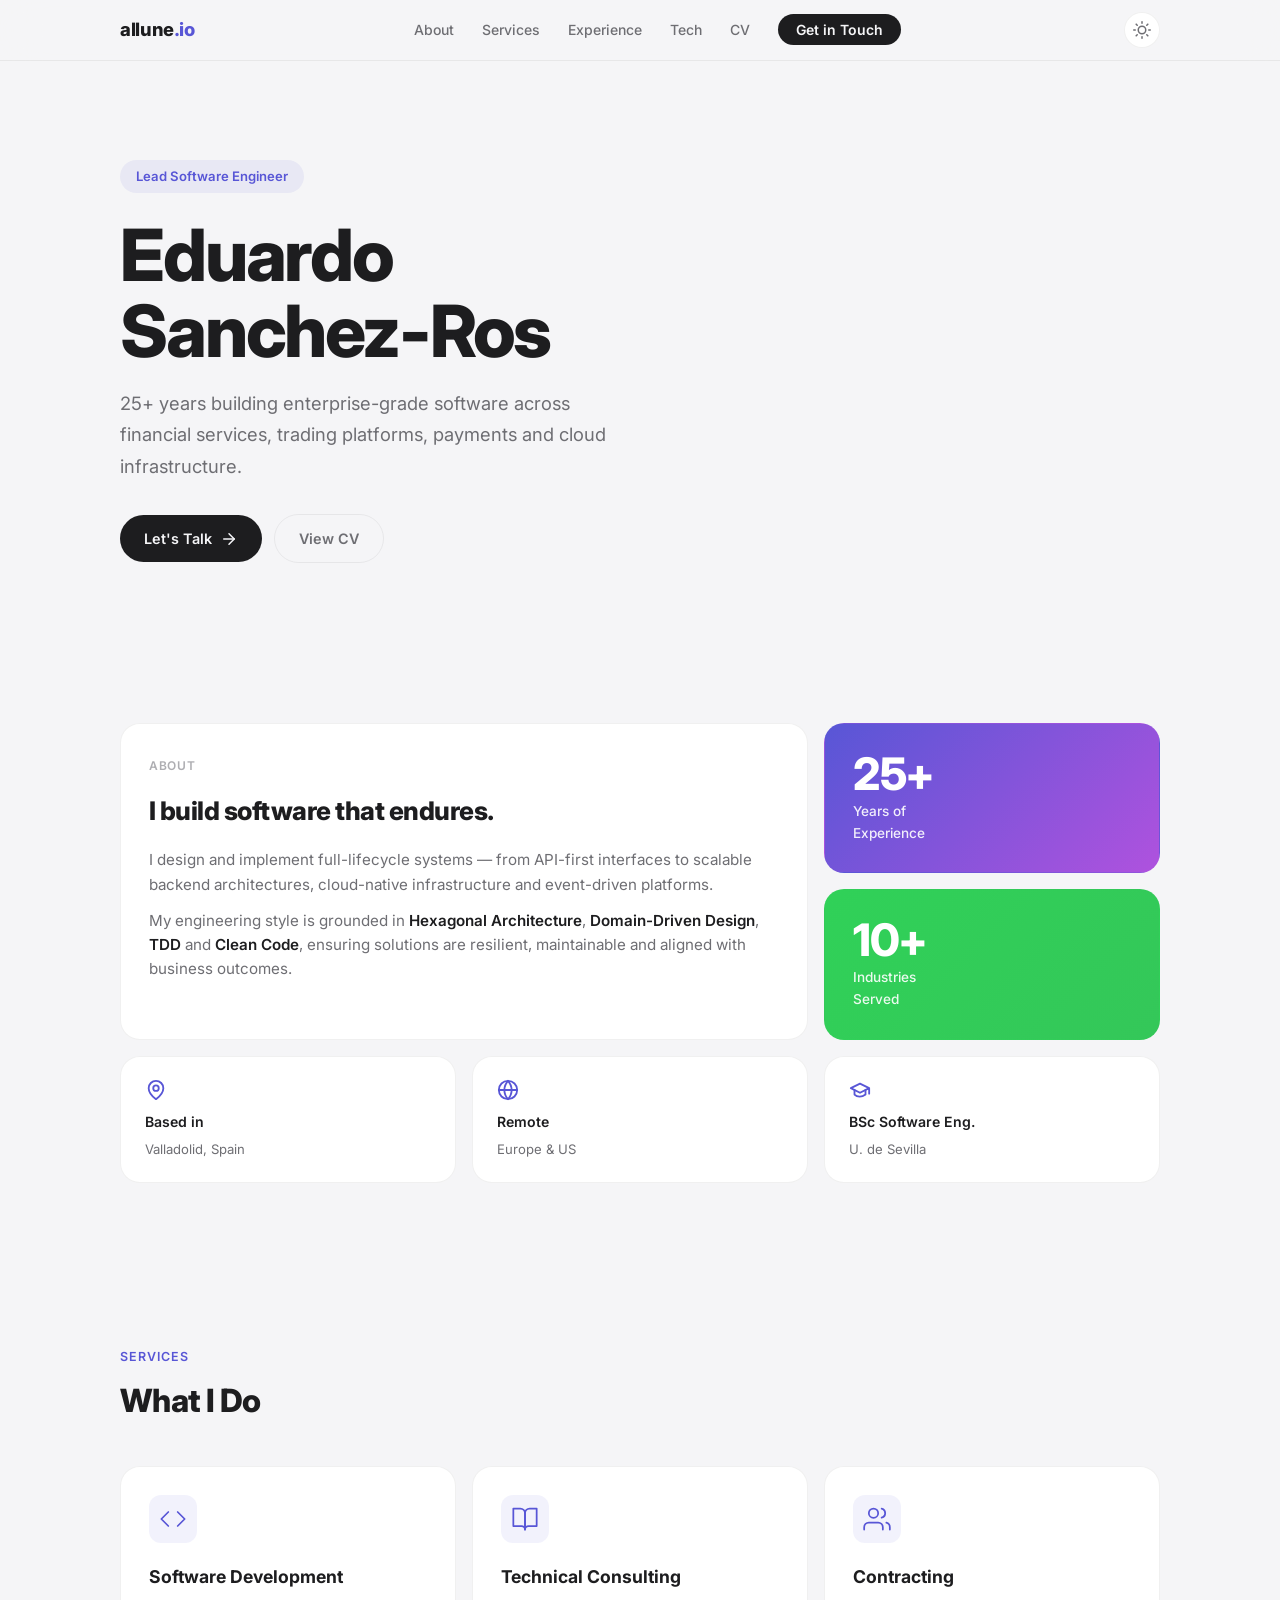
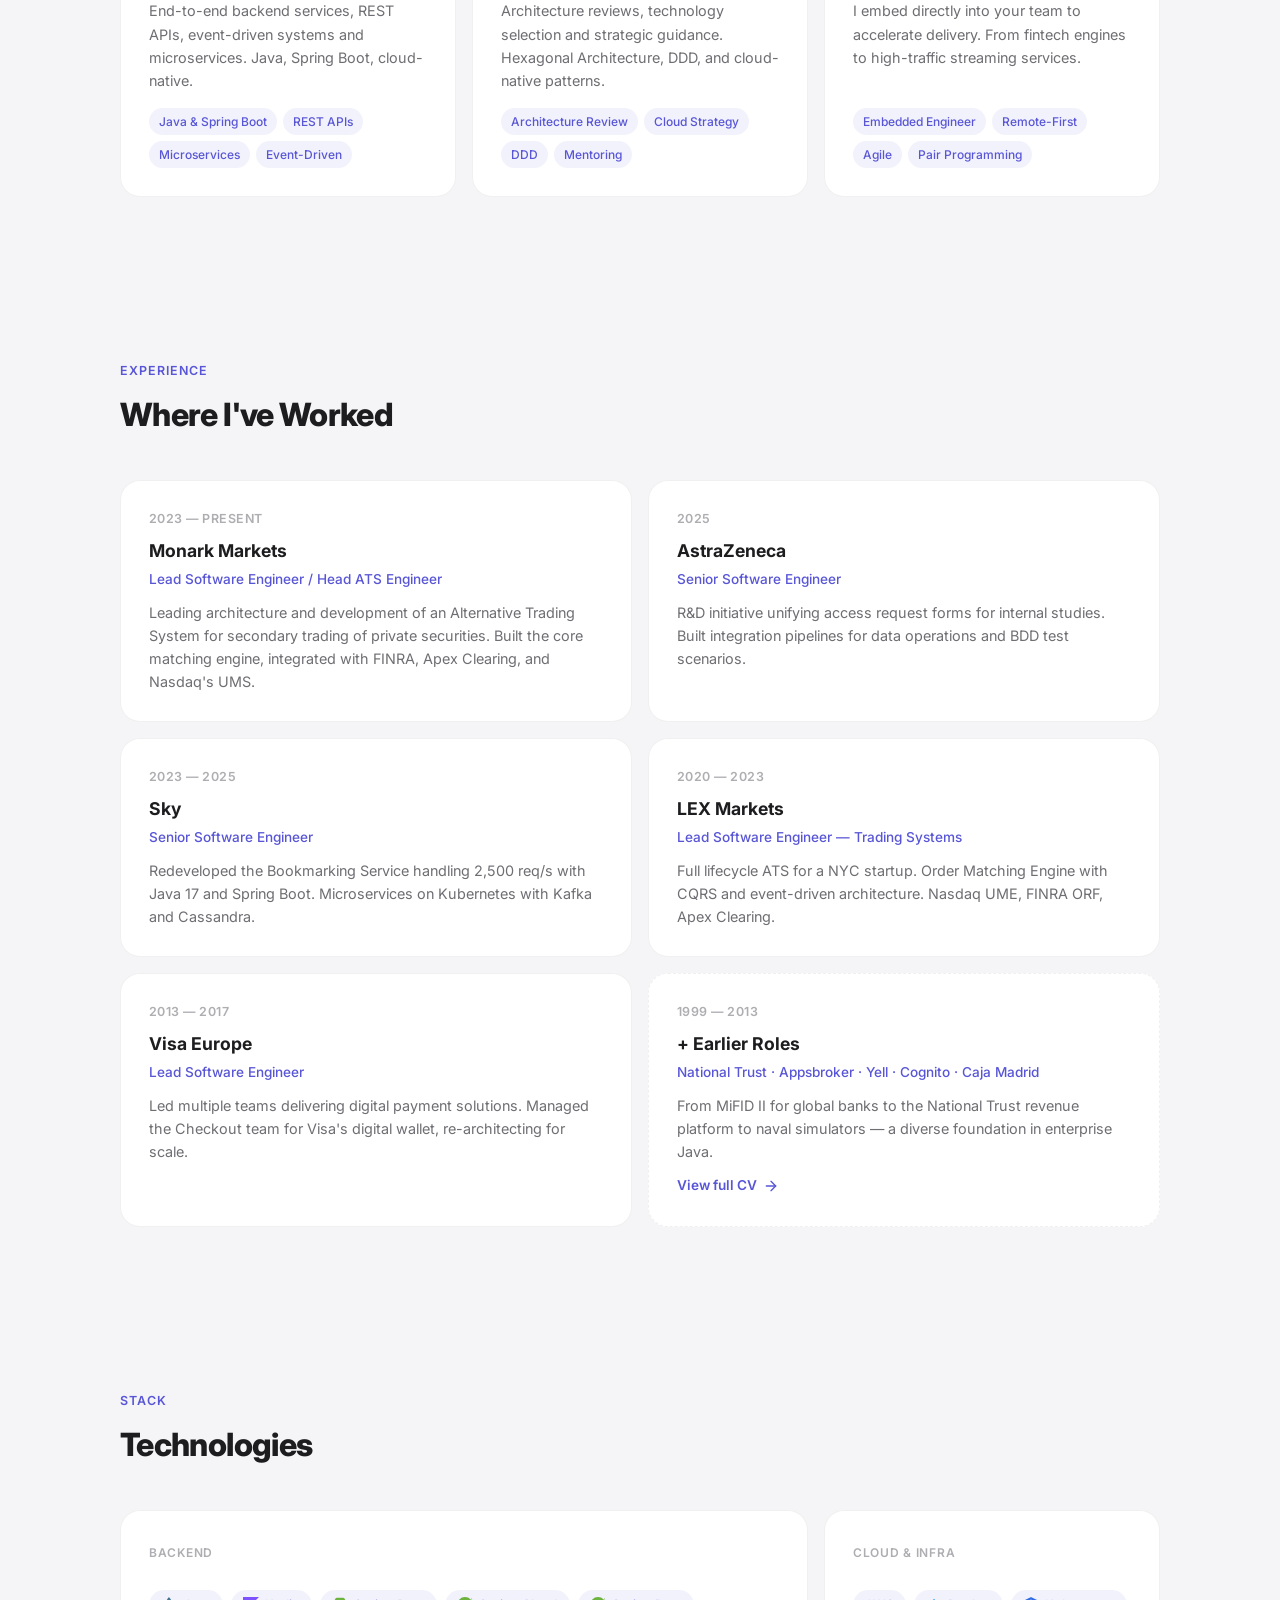
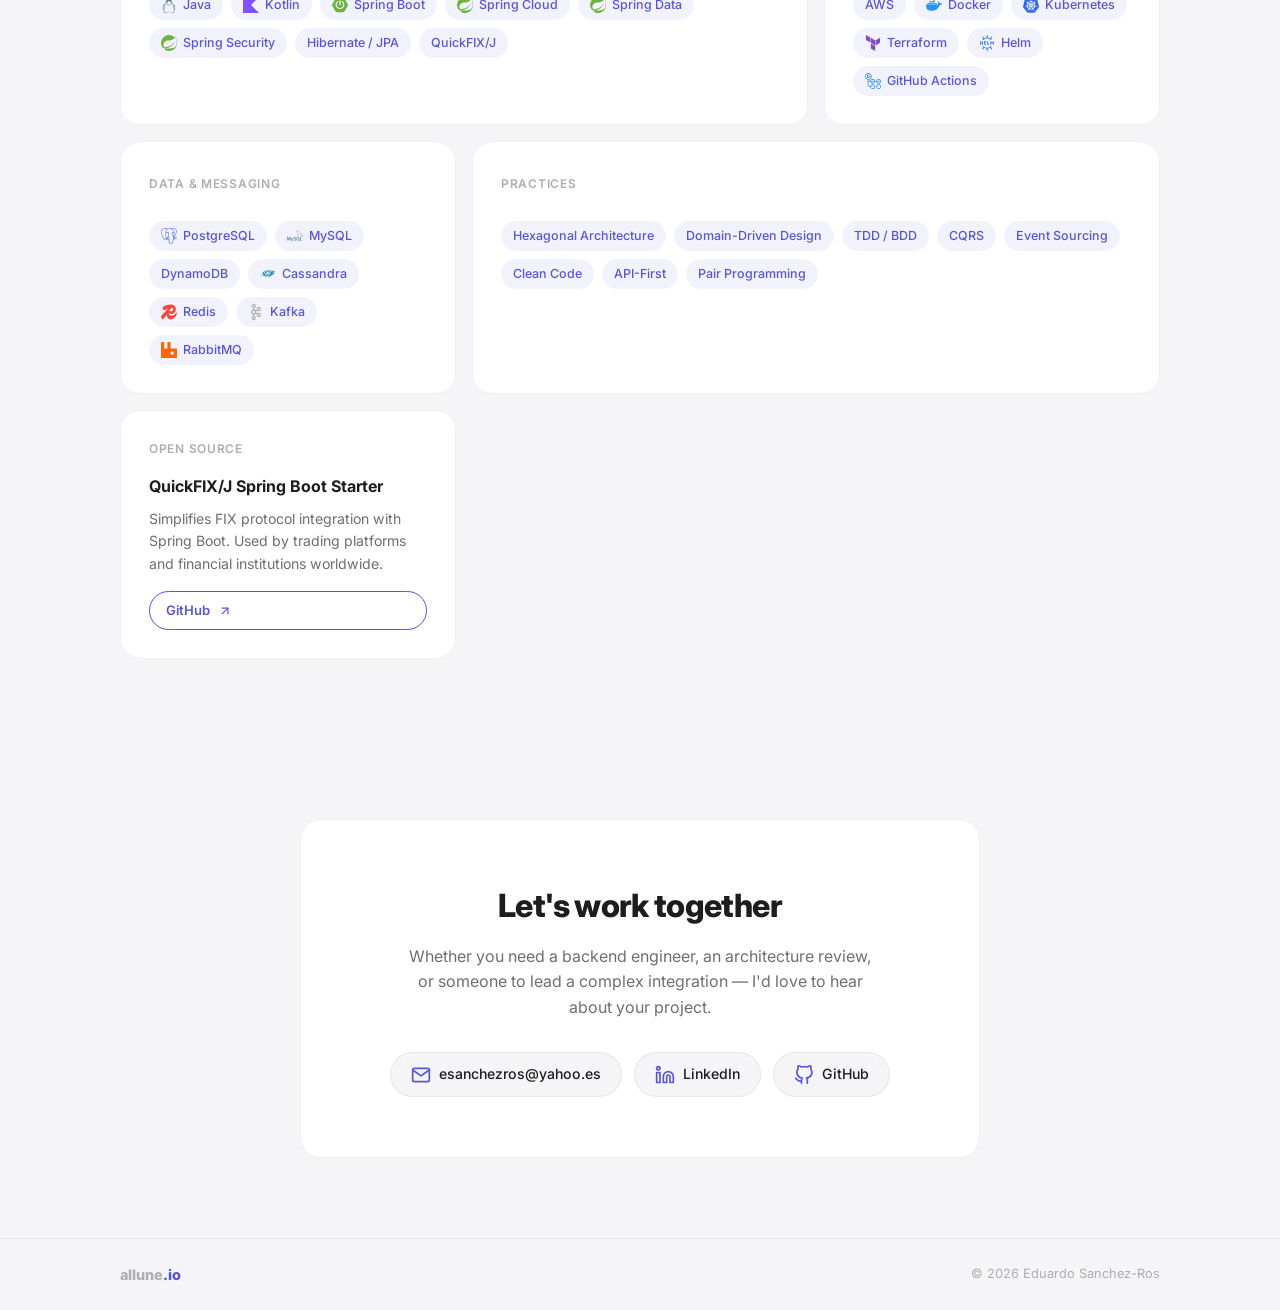
==== commit fa713ebd: "Use CV-style tech badges in Technologies section Replaced tech-pill with cv-tech-badge class for con" ====
--- a/index.html
+++ b/index.html
@@ -248,51 +248,51 @@
 			<div class="bento-grid bento-tech">
 				<div class="bento-card bento-wide animate-on-scroll">
 					<span class="bento-label">Backend</span>
-					<div class="tech-pills">
-						<span class="tech-pill"><img src="icons/openjdk.svg" alt=""> Java</span>
-						<span class="tech-pill"><img src="icons/kotlin.svg" alt=""> Kotlin</span>
-						<span class="tech-pill"><img src="icons/springboot.svg" alt=""> Spring Boot</span>
-						<span class="tech-pill"><img src="icons/spring.svg" alt=""> Spring Cloud</span>
-						<span class="tech-pill"><img src="icons/spring.svg" alt=""> Spring Data</span>
-						<span class="tech-pill"><img src="icons/spring.svg" alt=""> Spring Security</span>
-						<span class="tech-pill">Hibernate / JPA</span>
-						<span class="tech-pill">QuickFIX/J</span>
+					<div class="cv-tech-badges">
+						<span class="cv-tech-badge"><img src="icons/openjdk.svg" alt=""> Java</span>
+						<span class="cv-tech-badge"><img src="icons/kotlin.svg" alt=""> Kotlin</span>
+						<span class="cv-tech-badge"><img src="icons/springboot.svg" alt=""> Spring Boot</span>
+						<span class="cv-tech-badge"><img src="icons/spring.svg" alt=""> Spring Cloud</span>
+						<span class="cv-tech-badge"><img src="icons/spring.svg" alt=""> Spring Data</span>
+						<span class="cv-tech-badge"><img src="icons/spring.svg" alt=""> Spring Security</span>
+						<span class="cv-tech-badge">Hibernate / JPA</span>
+						<span class="cv-tech-badge">QuickFIX/J</span>
 					</div>
 				</div>
 				<div class="bento-card animate-on-scroll">
 					<span class="bento-label">Cloud &amp; Infra</span>
-					<div class="tech-pills">
-						<span class="tech-pill">AWS</span>
-						<span class="tech-pill"><img src="icons/docker.svg" alt=""> Docker</span>
-						<span class="tech-pill"><img src="icons/kubernetes.svg" alt=""> Kubernetes</span>
-						<span class="tech-pill"><img src="icons/terraform.svg" alt=""> Terraform</span>
-						<span class="tech-pill"><img src="icons/helm.svg" alt=""> Helm</span>
-						<span class="tech-pill"><img src="icons/githubactions.svg" alt=""> GitHub Actions</span>
+					<div class="cv-tech-badges">
+						<span class="cv-tech-badge">AWS</span>
+						<span class="cv-tech-badge"><img src="icons/docker.svg" alt=""> Docker</span>
+						<span class="cv-tech-badge"><img src="icons/kubernetes.svg" alt=""> Kubernetes</span>
+						<span class="cv-tech-badge"><img src="icons/terraform.svg" alt=""> Terraform</span>
+						<span class="cv-tech-badge"><img src="icons/helm.svg" alt=""> Helm</span>
+						<span class="cv-tech-badge"><img src="icons/githubactions.svg" alt=""> GitHub Actions</span>
 					</div>
 				</div>
 				<div class="bento-card animate-on-scroll">
 					<span class="bento-label">Data &amp; Messaging</span>
-					<div class="tech-pills">
-						<span class="tech-pill"><img src="icons/postgresql.svg" alt=""> PostgreSQL</span>
-						<span class="tech-pill"><img src="icons/mysql.svg" alt=""> MySQL</span>
-						<span class="tech-pill">DynamoDB</span>
-						<span class="tech-pill"><img src="icons/apachecassandra.svg" alt=""> Cassandra</span>
-						<span class="tech-pill"><img src="icons/redis.svg" alt=""> Redis</span>
-						<span class="tech-pill"><img src="icons/apachekafka.svg" alt=""> Kafka</span>
-						<span class="tech-pill"><img src="icons/rabbitmq.svg" alt=""> RabbitMQ</span>
+					<div class="cv-tech-badges">
+						<span class="cv-tech-badge"><img src="icons/postgresql.svg" alt=""> PostgreSQL</span>
+						<span class="cv-tech-badge"><img src="icons/mysql.svg" alt=""> MySQL</span>
+						<span class="cv-tech-badge">DynamoDB</span>
+						<span class="cv-tech-badge"><img src="icons/apachecassandra.svg" alt=""> Cassandra</span>
+						<span class="cv-tech-badge"><img src="icons/redis.svg" alt=""> Redis</span>
+						<span class="cv-tech-badge"><img src="icons/apachekafka.svg" alt=""> Kafka</span>
+						<span class="cv-tech-badge"><img src="icons/rabbitmq.svg" alt=""> RabbitMQ</span>
 					</div>
 				</div>
 				<div class="bento-card bento-wide animate-on-scroll">
 					<span class="bento-label">Practices</span>
-					<div class="tech-pills">
-						<span class="tech-pill">Hexagonal Architecture</span>
-						<span class="tech-pill">Domain-Driven Design</span>
-						<span class="tech-pill">TDD / BDD</span>
-						<span class="tech-pill">CQRS</span>
-						<span class="tech-pill">Event Sourcing</span>
-						<span class="tech-pill">Clean Code</span>
-						<span class="tech-pill">API-First</span>
-						<span class="tech-pill">Pair Programming</span>
+					<div class="cv-tech-badges">
+						<span class="cv-tech-badge">Hexagonal Architecture</span>
+						<span class="cv-tech-badge">Domain-Driven Design</span>
+						<span class="cv-tech-badge">TDD / BDD</span>
+						<span class="cv-tech-badge">CQRS</span>
+						<span class="cv-tech-badge">Event Sourcing</span>
+						<span class="cv-tech-badge">Clean Code</span>
+						<span class="cv-tech-badge">API-First</span>
+						<span class="cv-tech-badge">Pair Programming</span>
 					</div>
 				</div>
 				<!-- Open Source card integrated into tech bento -->
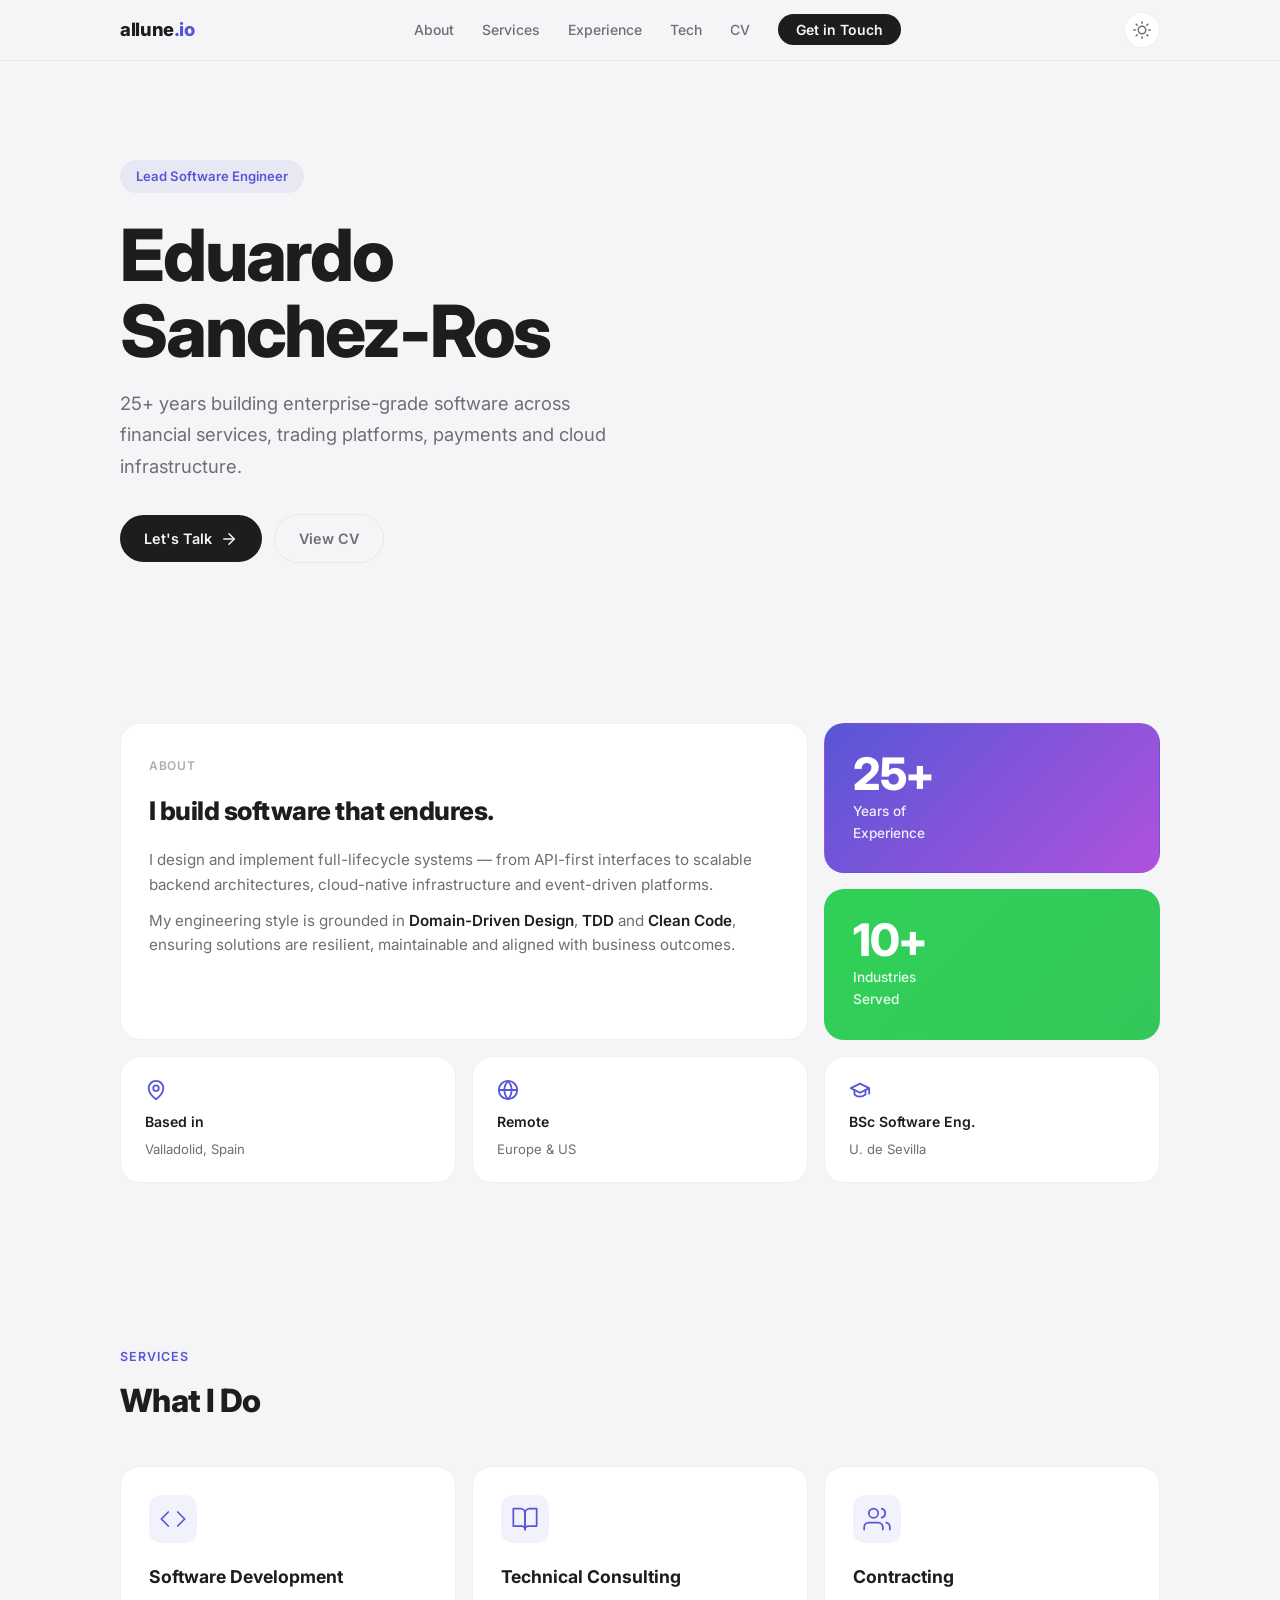
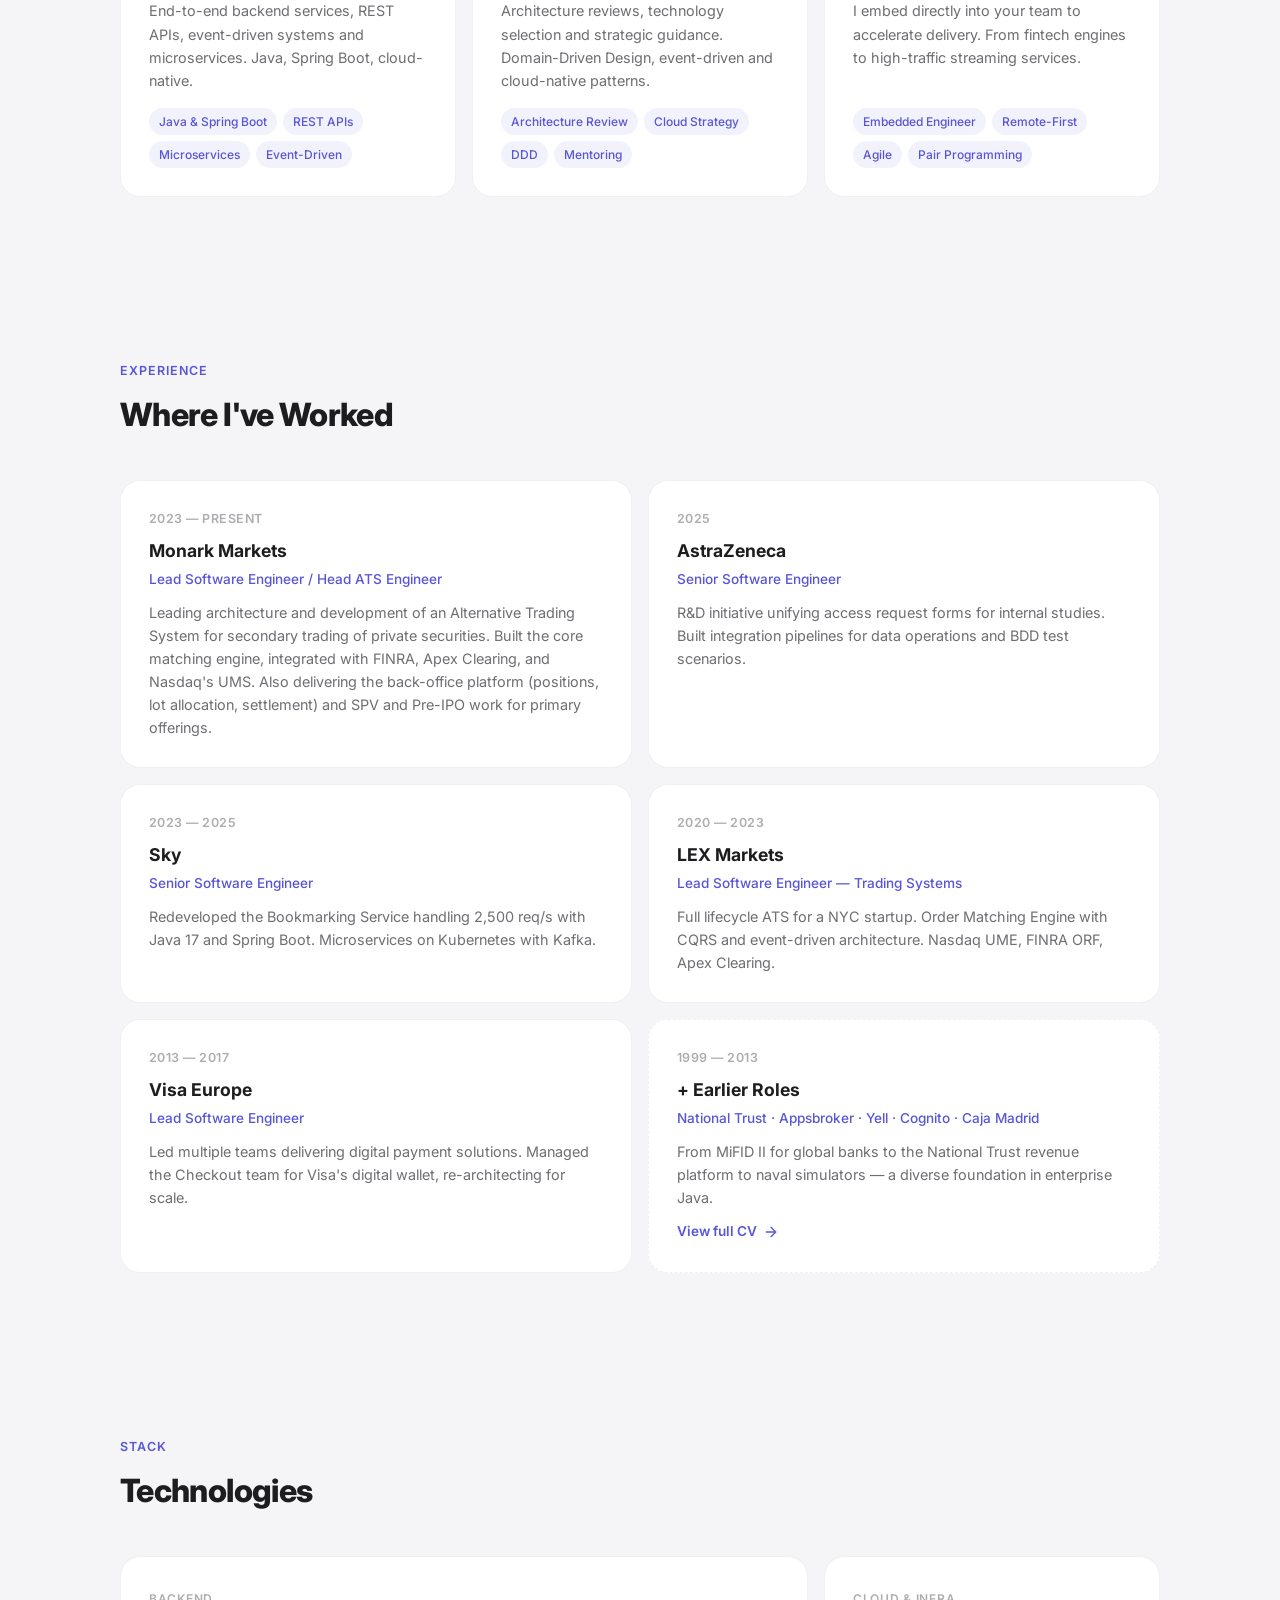
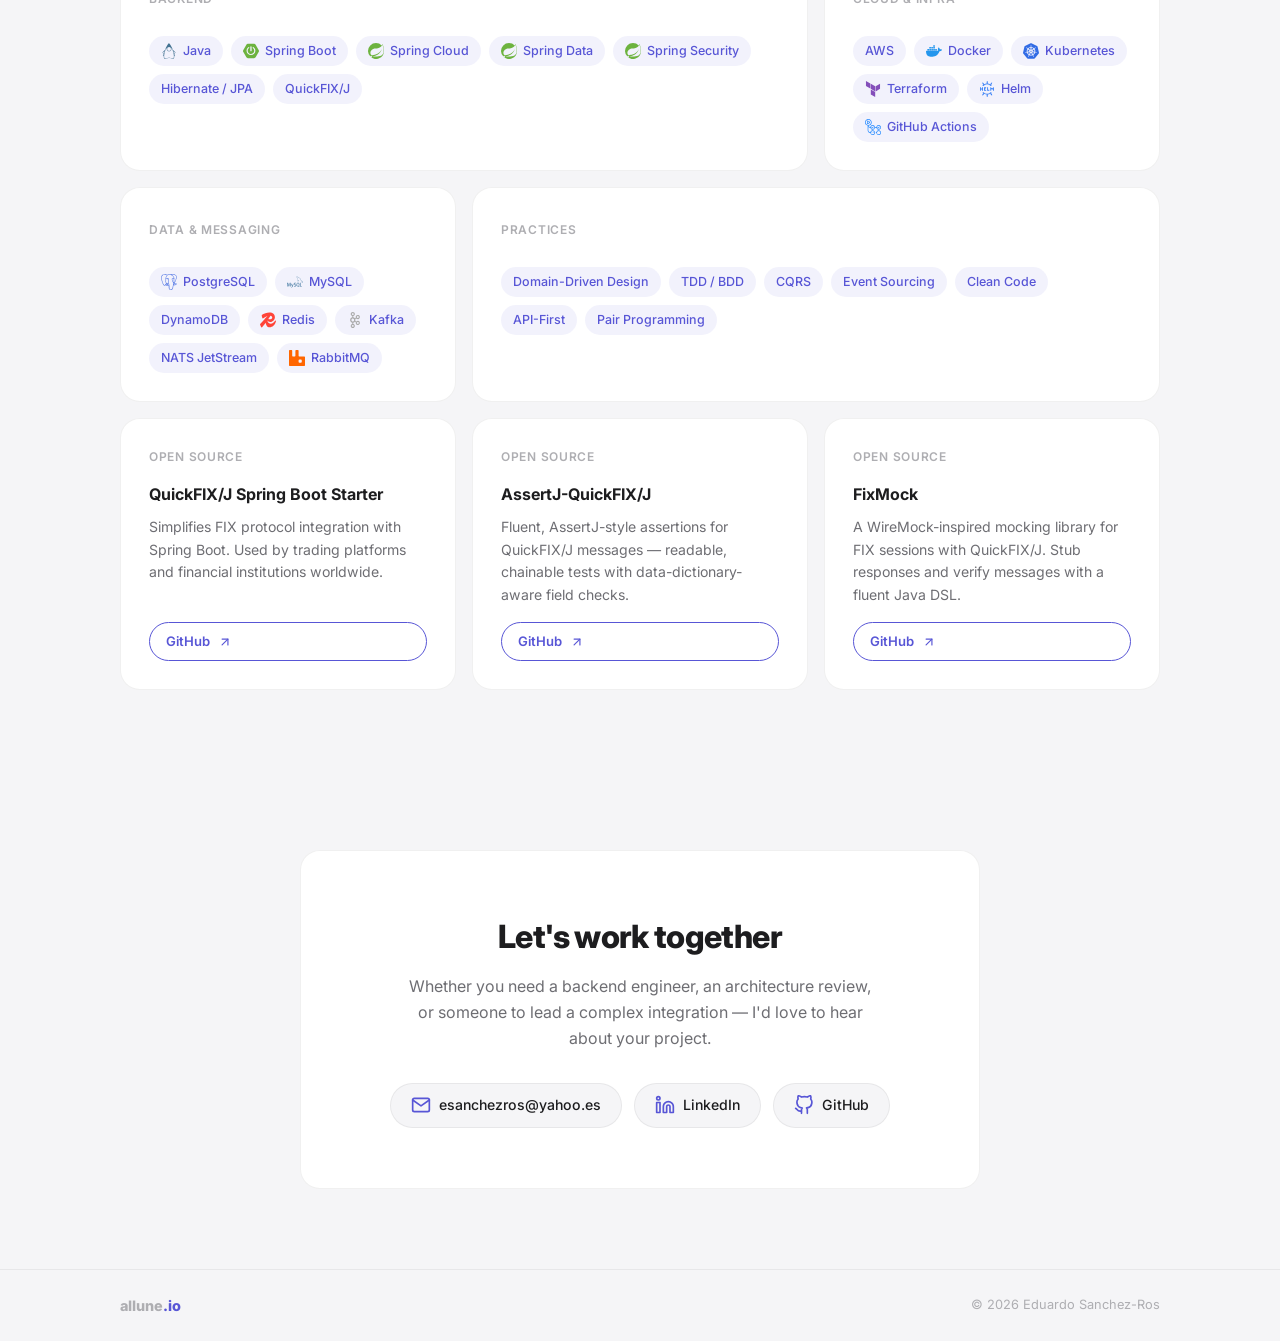
==== commit fc3c3622: "Review CV changes" ====
--- a/index.html
+++ b/index.html
@@ -9,6 +9,7 @@
 	<link rel="preconnect" href="https://fonts.gstatic.com" crossorigin>
 	<link href="https://fonts.googleapis.com/css2?family=Inter:wght@400;500;600;700;800&display=swap" rel="stylesheet">
 	<link rel="stylesheet" href="css/styles.css">
+	<link rel="icon" type="image/svg+xml" href="favicon.svg">
 </head>
 <body>
 	<!-- Navigation -->
@@ -70,9 +71,9 @@
 						and event-driven platforms.
 					</p>
 					<p>
-						My engineering style is grounded in <strong>Hexagonal Architecture</strong>,
-						<strong>Domain-Driven Design</strong>, <strong>TDD</strong>
-						and <strong>Clean Code</strong>, ensuring solutions are resilient,
+						My engineering style is grounded in <strong>Domain-Driven Design</strong>,
+						<strong>TDD</strong> and <strong>Clean Code</strong>,
+						ensuring solutions are resilient,
 						maintainable and aligned with business outcomes.
 					</p>
 				</div>
@@ -138,7 +139,7 @@
 					<h3>Technical Consulting</h3>
 					<p>
 						Architecture reviews, technology selection and strategic guidance.
-						Hexagonal Architecture, DDD, and cloud-native patterns.
+						Domain-Driven Design, event-driven and cloud-native patterns.
 					</p>
 					<div class="service-tags">
 						<span>Architecture Review</span>
@@ -182,7 +183,9 @@
 					<p>
 						Leading architecture and development of an Alternative Trading System
 						for secondary trading of private securities. Built the core matching engine,
-						integrated with FINRA, Apex Clearing, and Nasdaq's UMS.
+						integrated with FINRA, Apex Clearing, and Nasdaq's UMS. Also delivering
+						the back-office platform (positions, lot allocation, settlement) and
+						SPV and Pre-IPO work for primary offerings.
 					</p>
 				</div>
 				<div class="exp-card animate-on-scroll">
@@ -200,7 +203,7 @@
 					<p class="exp-role">Senior Software Engineer</p>
 					<p>
 						Redeveloped the Bookmarking Service handling 2,500 req/s with Java 17
-						and Spring Boot. Microservices on Kubernetes with Kafka and Cassandra.
+						and Spring Boot. Microservices on Kubernetes with Kafka.
 					</p>
 				</div>
 				<div class="exp-card animate-on-scroll">
@@ -250,7 +253,6 @@
 					<span class="bento-label">Backend</span>
 					<div class="cv-tech-badges">
 						<span class="cv-tech-badge"><img src="icons/openjdk.svg" alt=""> Java</span>
-						<span class="cv-tech-badge"><img src="icons/kotlin.svg" alt=""> Kotlin</span>
 						<span class="cv-tech-badge"><img src="icons/springboot.svg" alt=""> Spring Boot</span>
 						<span class="cv-tech-badge"><img src="icons/spring.svg" alt=""> Spring Cloud</span>
 						<span class="cv-tech-badge"><img src="icons/spring.svg" alt=""> Spring Data</span>
@@ -276,16 +278,15 @@
 						<span class="cv-tech-badge"><img src="icons/postgresql.svg" alt=""> PostgreSQL</span>
 						<span class="cv-tech-badge"><img src="icons/mysql.svg" alt=""> MySQL</span>
 						<span class="cv-tech-badge">DynamoDB</span>
-						<span class="cv-tech-badge"><img src="icons/apachecassandra.svg" alt=""> Cassandra</span>
 						<span class="cv-tech-badge"><img src="icons/redis.svg" alt=""> Redis</span>
 						<span class="cv-tech-badge"><img src="icons/apachekafka.svg" alt=""> Kafka</span>
+						<span class="cv-tech-badge">NATS JetStream</span>
 						<span class="cv-tech-badge"><img src="icons/rabbitmq.svg" alt=""> RabbitMQ</span>
 					</div>
 				</div>
 				<div class="bento-card bento-wide animate-on-scroll">
 					<span class="bento-label">Practices</span>
 					<div class="cv-tech-badges">
-						<span class="cv-tech-badge">Hexagonal Architecture</span>
 						<span class="cv-tech-badge">Domain-Driven Design</span>
 						<span class="cv-tech-badge">TDD / BDD</span>
 						<span class="cv-tech-badge">CQRS</span>
@@ -295,7 +296,7 @@
 						<span class="cv-tech-badge">Pair Programming</span>
 					</div>
 				</div>
-				<!-- Open Source card integrated into tech bento -->
+				<!-- Open Source cards integrated into tech bento -->
 				<div class="bento-card bento-oss animate-on-scroll">
 					<span class="bento-label">Open Source</span>
 					<h3>QuickFIX/J Spring Boot Starter</h3>
@@ -304,6 +305,30 @@
 						Used by trading platforms and financial institutions worldwide.
 					</p>
 					<a href="https://github.com/esanchezros/quickfixj-spring-boot-starter" class="btn btn-outline btn-sm" target="_blank" rel="noopener">
+						GitHub
+						<svg xmlns="http://www.w3.org/2000/svg" width="14" height="14" viewBox="0 0 24 24" fill="none" stroke="currentColor" stroke-width="2" stroke-linecap="round" stroke-linejoin="round"><line x1="7" y1="17" x2="17" y2="7"/><polyline points="7 7 17 7 17 17"/></svg>
+					</a>
+				</div>
+				<div class="bento-card bento-oss animate-on-scroll">
+					<span class="bento-label">Open Source</span>
+					<h3>AssertJ-QuickFIX/J</h3>
+					<p>
+						Fluent, AssertJ-style assertions for QuickFIX/J messages &mdash;
+						readable, chainable tests with data-dictionary-aware field checks.
+					</p>
+					<a href="https://github.com/esanchezros/assertj-quickfixj" class="btn btn-outline btn-sm" target="_blank" rel="noopener">
+						GitHub
+						<svg xmlns="http://www.w3.org/2000/svg" width="14" height="14" viewBox="0 0 24 24" fill="none" stroke="currentColor" stroke-width="2" stroke-linecap="round" stroke-linejoin="round"><line x1="7" y1="17" x2="17" y2="7"/><polyline points="7 7 17 7 17 17"/></svg>
+					</a>
+				</div>
+				<div class="bento-card bento-oss animate-on-scroll">
+					<span class="bento-label">Open Source</span>
+					<h3>FixMock</h3>
+					<p>
+						A WireMock-inspired mocking library for FIX sessions with QuickFIX/J.
+						Stub responses and verify messages with a fluent Java DSL.
+					</p>
+					<a href="https://github.com/esanchezros/fix-mock" class="btn btn-outline btn-sm" target="_blank" rel="noopener">
 						GitHub
 						<svg xmlns="http://www.w3.org/2000/svg" width="14" height="14" viewBox="0 0 24 24" fill="none" stroke="currentColor" stroke-width="2" stroke-linecap="round" stroke-linejoin="round"><line x1="7" y1="17" x2="17" y2="7"/><polyline points="7 7 17 7 17 17"/></svg>
 					</a>
--- a/css/styles.css
+++ b/css/styles.css
@@ -564,42 +564,6 @@
 	margin-top: 12px;
 }
 
-/* --- Tech Pills --- */
-.tech-pills {
-	display: flex;
-	flex-wrap: wrap;
-	gap: 8px;
-}
-
-.tech-pill {
-	display: inline-flex;
-	align-items: center;
-	gap: 6px;
-	font-size: 0.82rem;
-	font-weight: 500;
-	padding: 7px 14px;
-	background: var(--bg);
-	color: var(--text);
-	border: 1px solid var(--border);
-	border-radius: var(--radius-xs);
-	transition: all var(--transition);
-}
-
-[data-theme="dark"] .tech-pill {
-	background: rgba(255, 255, 255, 0.05);
-}
-
-.tech-pill img {
-	width: 16px;
-	height: 16px;
-}
-
-.tech-pill:hover {
-	border-color: var(--accent);
-	color: var(--accent);
-	transform: translateY(-1px);
-}
-
 /* --- Open Source (inside tech bento) --- */
 .bento-oss {
 	display: flex;
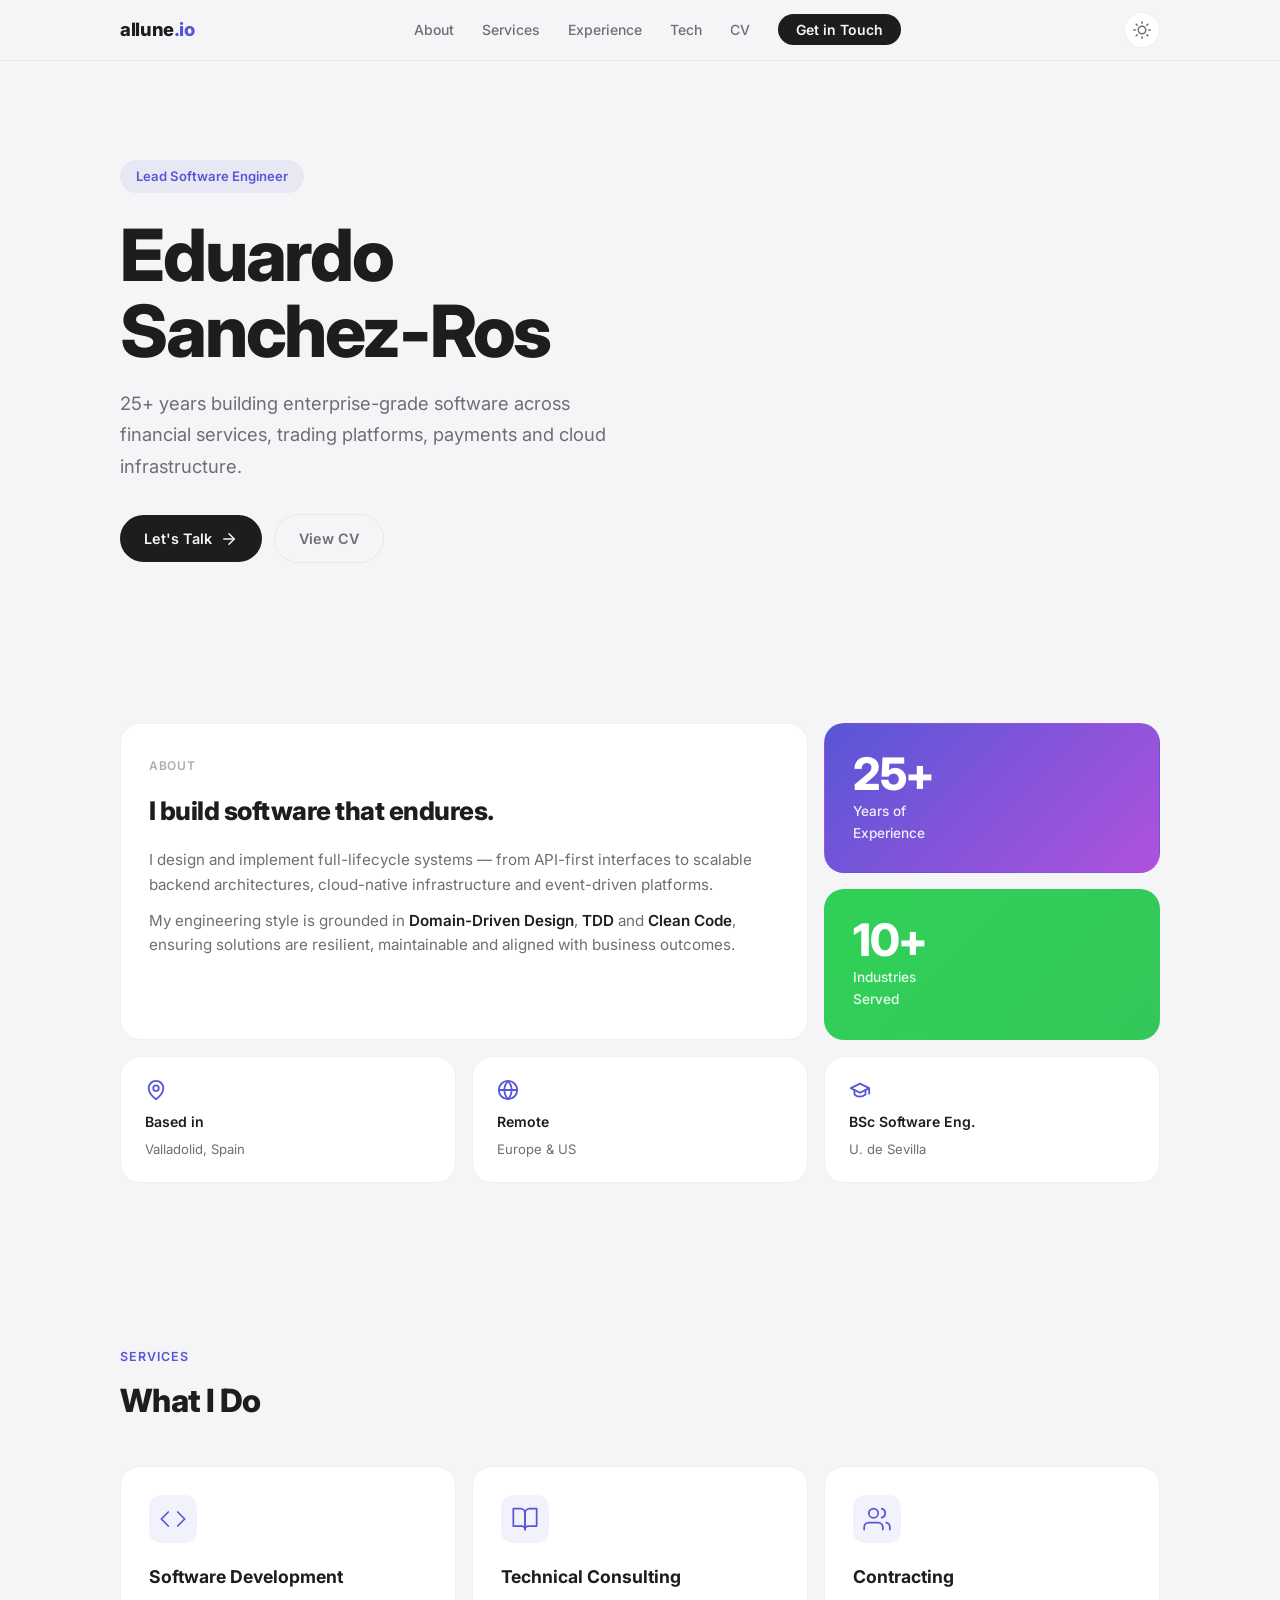
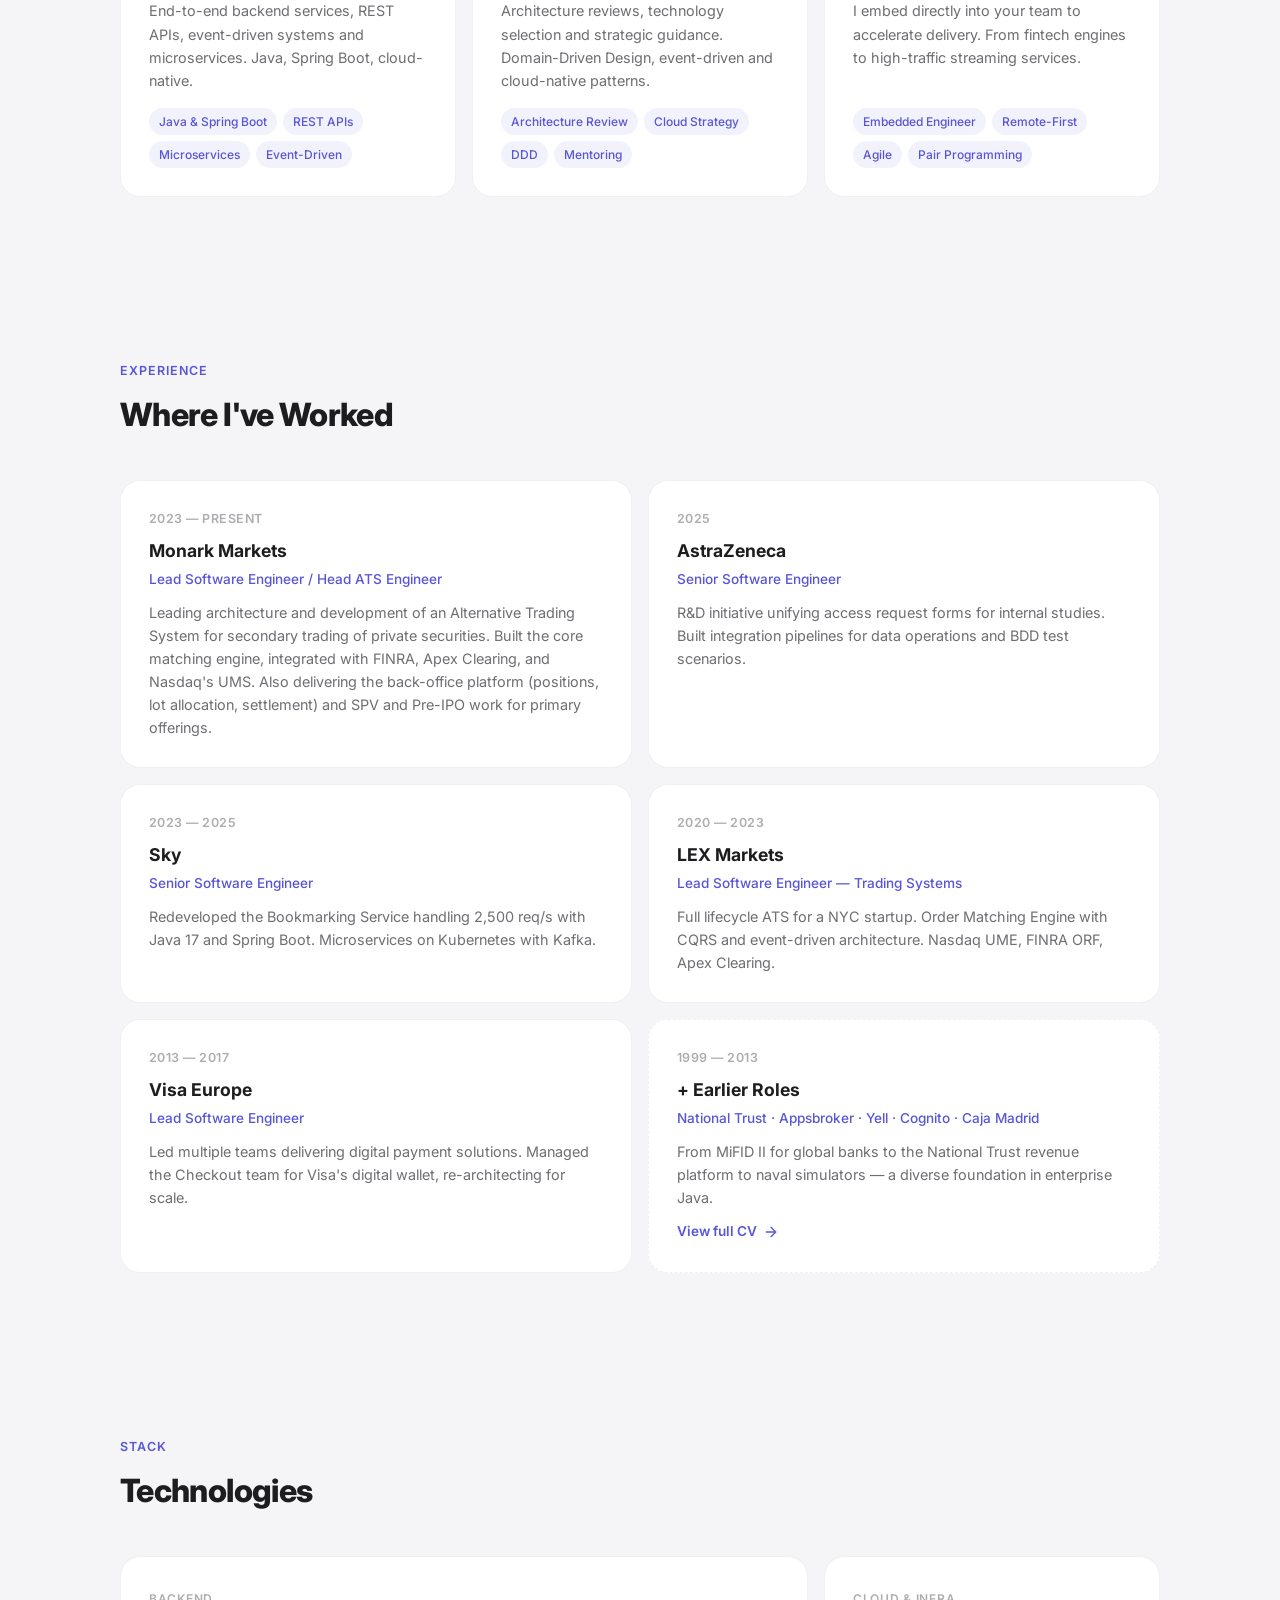
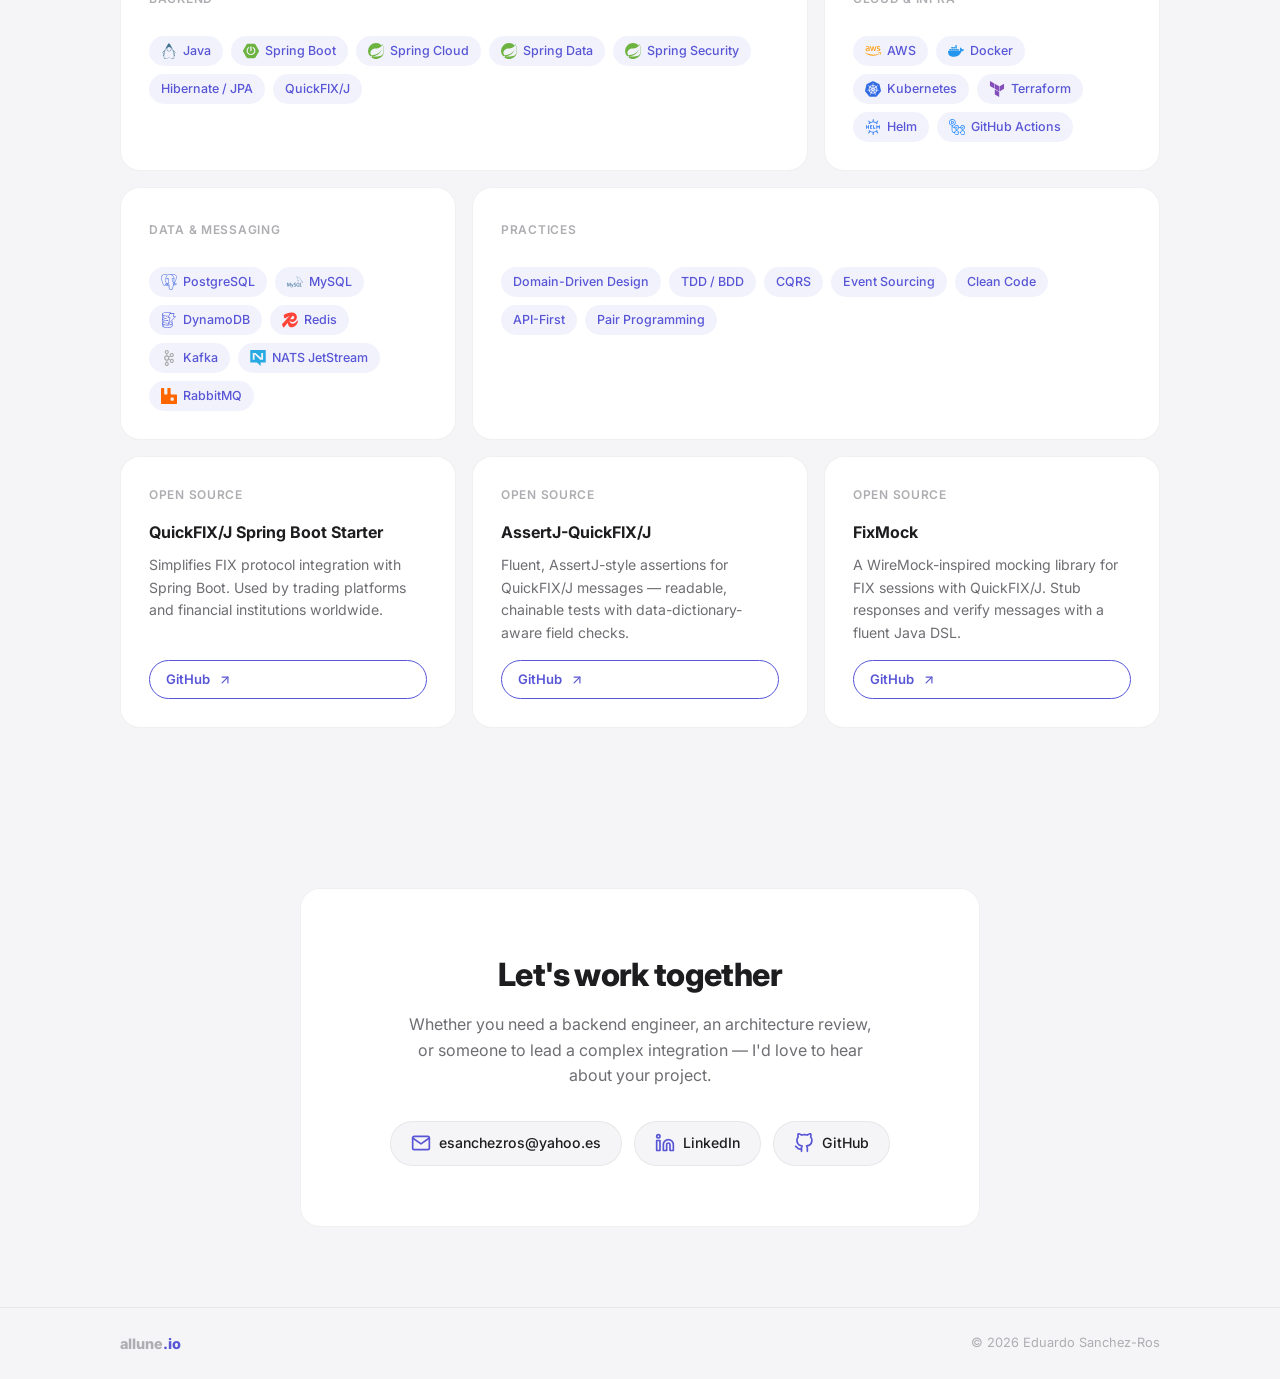
==== commit 7f740a45: "Added missing icons" ====
--- a/index.html
+++ b/index.html
@@ -264,7 +264,7 @@
 				<div class="bento-card animate-on-scroll">
 					<span class="bento-label">Cloud &amp; Infra</span>
 					<div class="cv-tech-badges">
-						<span class="cv-tech-badge">AWS</span>
+						<span class="cv-tech-badge"><img src="icons/aws.svg" alt=""> AWS</span>
 						<span class="cv-tech-badge"><img src="icons/docker.svg" alt=""> Docker</span>
 						<span class="cv-tech-badge"><img src="icons/kubernetes.svg" alt=""> Kubernetes</span>
 						<span class="cv-tech-badge"><img src="icons/terraform.svg" alt=""> Terraform</span>
@@ -277,10 +277,10 @@
 					<div class="cv-tech-badges">
 						<span class="cv-tech-badge"><img src="icons/postgresql.svg" alt=""> PostgreSQL</span>
 						<span class="cv-tech-badge"><img src="icons/mysql.svg" alt=""> MySQL</span>
-						<span class="cv-tech-badge">DynamoDB</span>
+						<span class="cv-tech-badge"><img src="icons/dynamodb.svg" alt=""> DynamoDB</span>
 						<span class="cv-tech-badge"><img src="icons/redis.svg" alt=""> Redis</span>
 						<span class="cv-tech-badge"><img src="icons/apachekafka.svg" alt=""> Kafka</span>
-						<span class="cv-tech-badge">NATS JetStream</span>
+						<span class="cv-tech-badge"><img src="icons/nats.svg" alt=""> NATS JetStream</span>
 						<span class="cv-tech-badge"><img src="icons/rabbitmq.svg" alt=""> RabbitMQ</span>
 					</div>
 				</div>
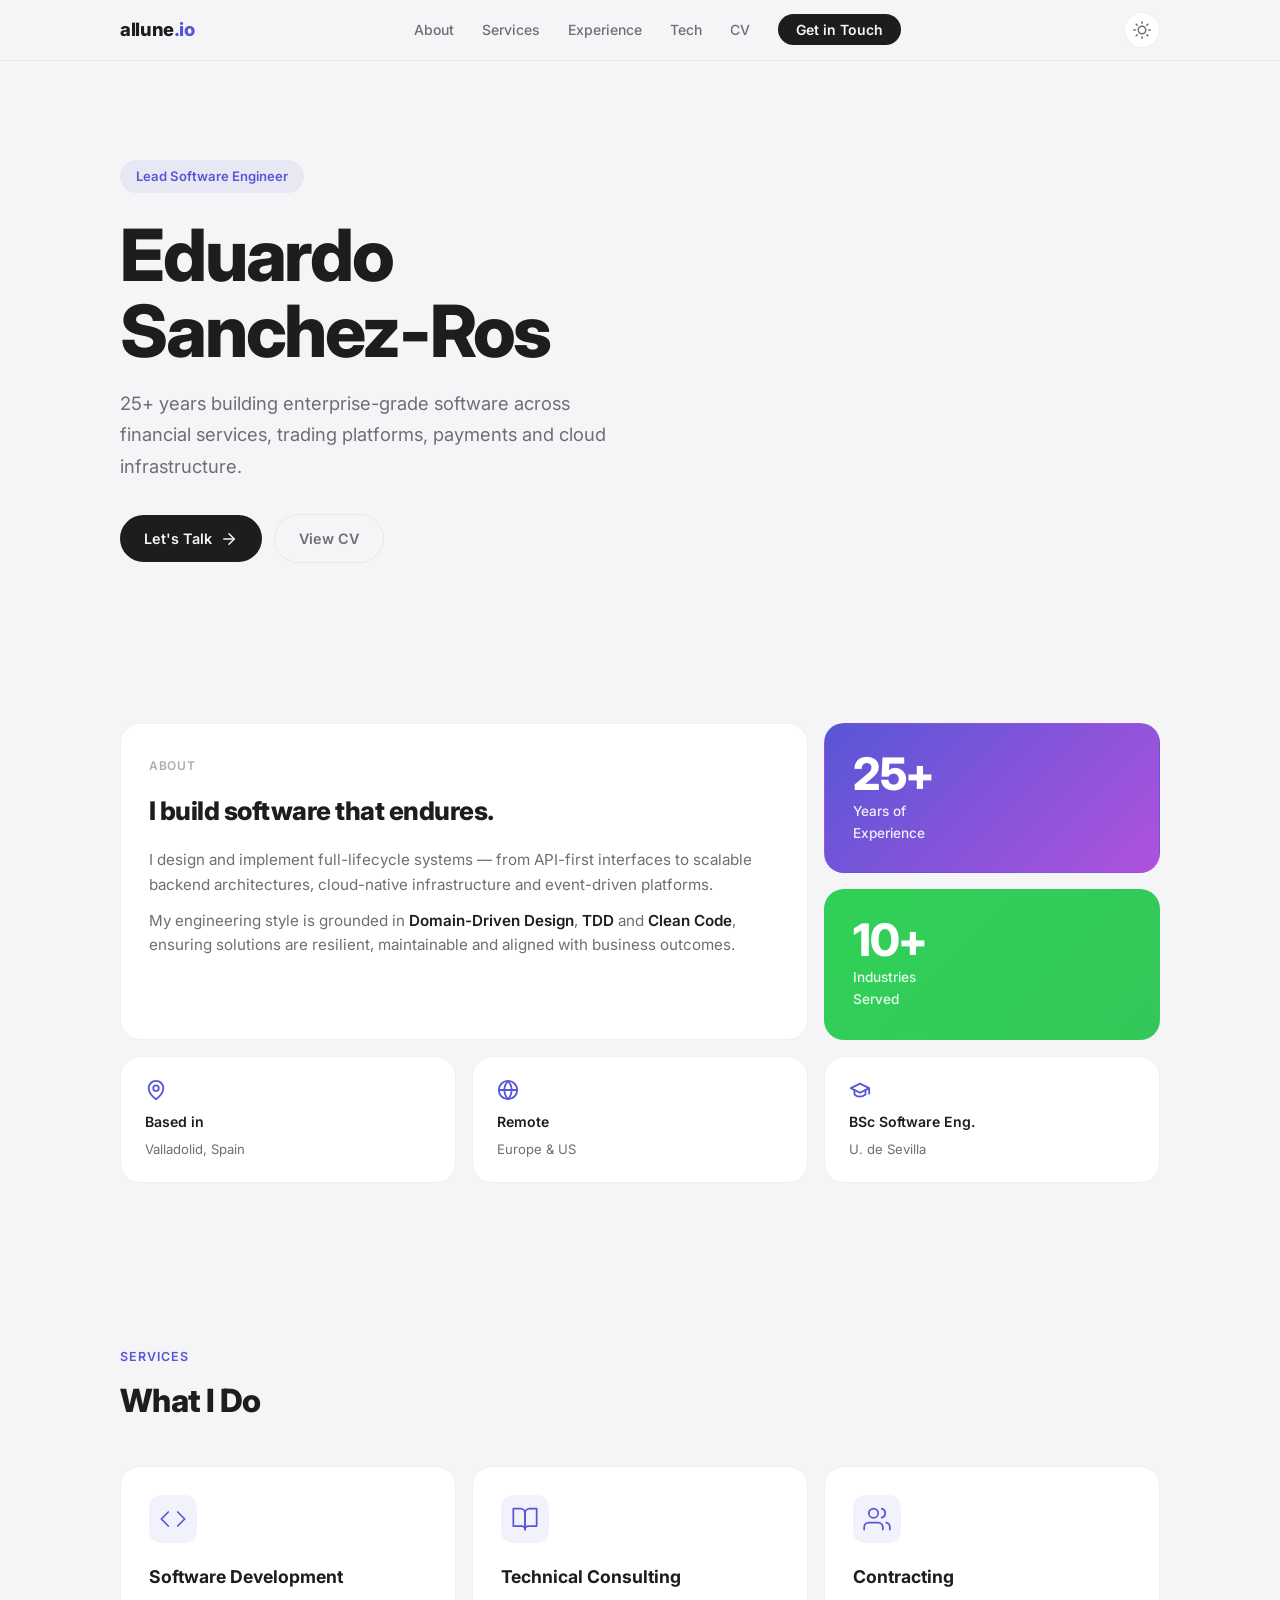
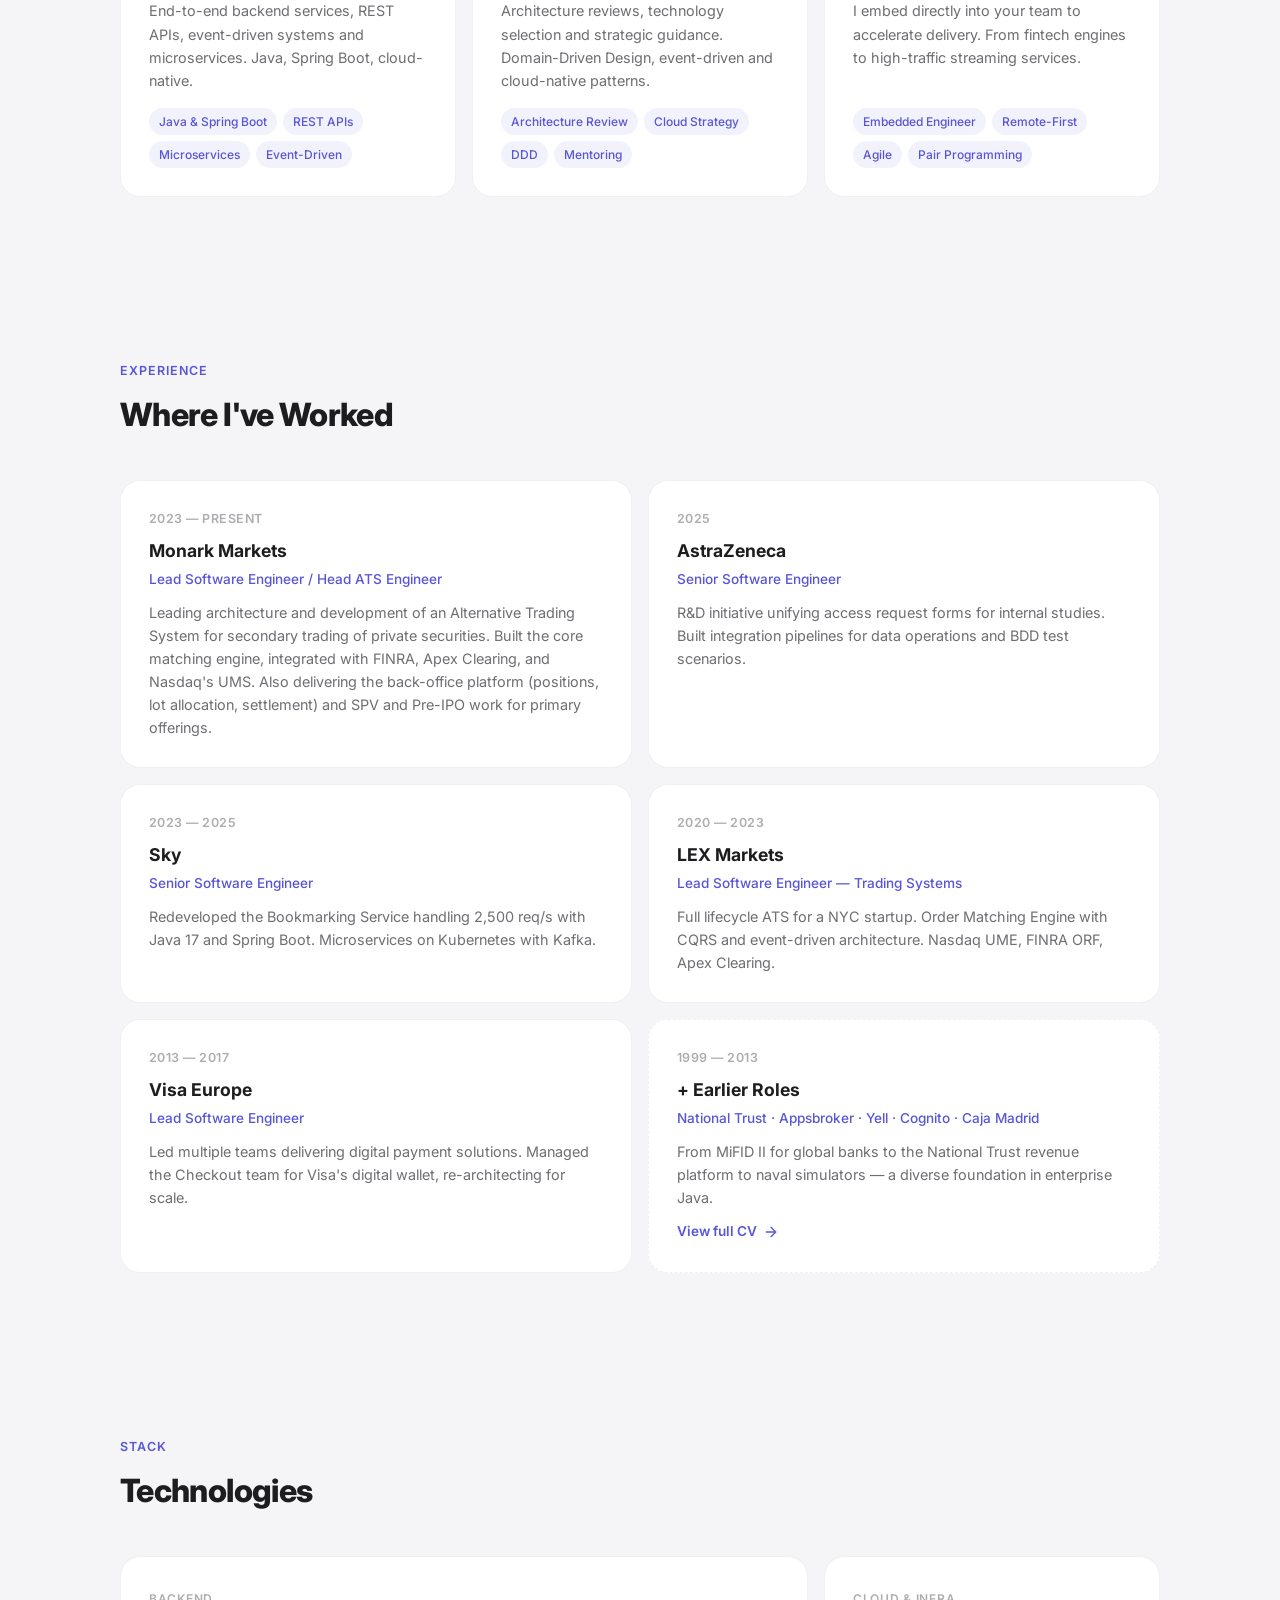
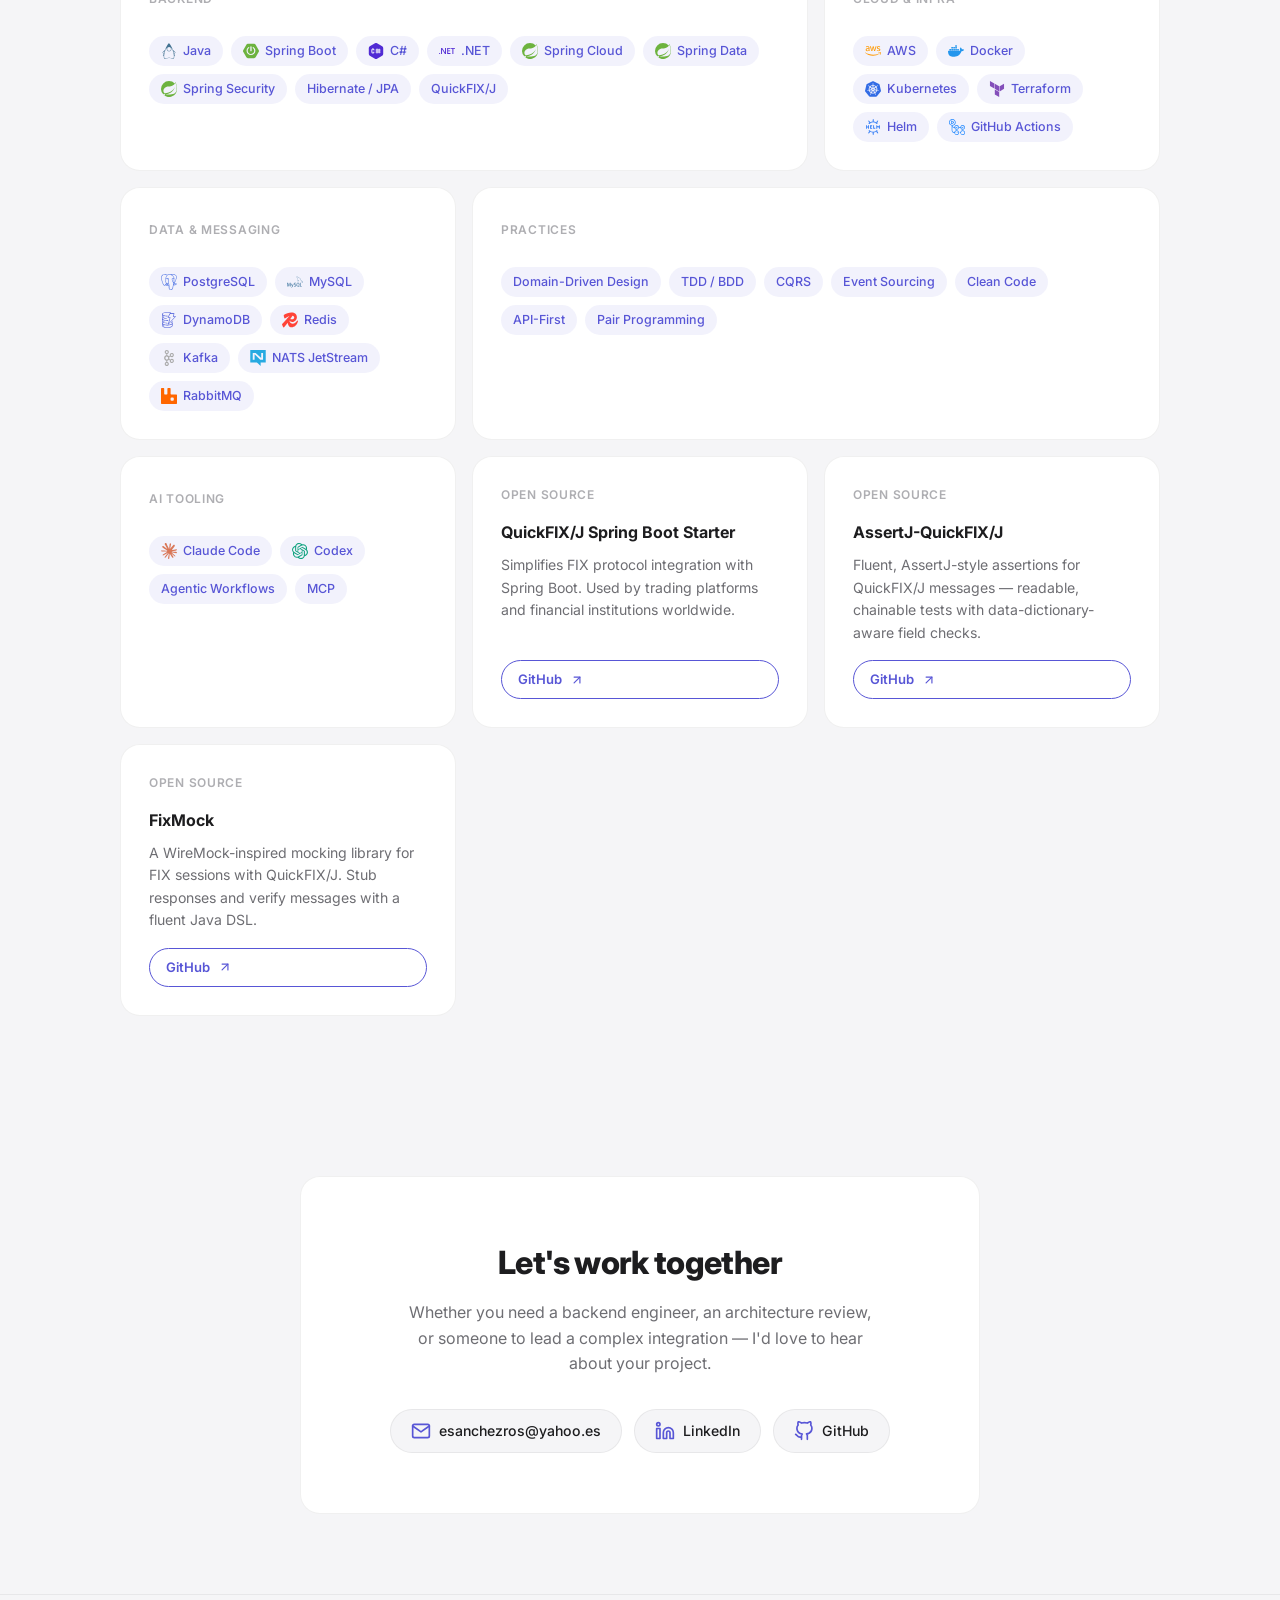
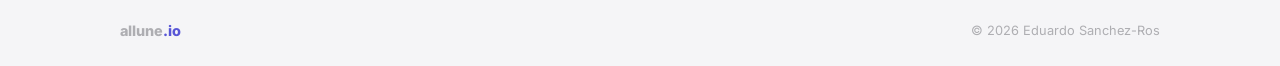
==== commit 24b3e6f7: "Added AI experience" ====
--- a/index.html
+++ b/index.html
@@ -254,6 +254,8 @@
 					<div class="cv-tech-badges">
 						<span class="cv-tech-badge"><img src="icons/openjdk.svg" alt=""> Java</span>
 						<span class="cv-tech-badge"><img src="icons/springboot.svg" alt=""> Spring Boot</span>
+						<span class="cv-tech-badge"><img src="icons/csharp.svg" alt=""> C#</span>
+						<span class="cv-tech-badge"><img src="icons/dotnet.svg" alt=""> .NET</span>
 						<span class="cv-tech-badge"><img src="icons/spring.svg" alt=""> Spring Cloud</span>
 						<span class="cv-tech-badge"><img src="icons/spring.svg" alt=""> Spring Data</span>
 						<span class="cv-tech-badge"><img src="icons/spring.svg" alt=""> Spring Security</span>
@@ -294,6 +296,15 @@
 						<span class="cv-tech-badge">Clean Code</span>
 						<span class="cv-tech-badge">API-First</span>
 						<span class="cv-tech-badge">Pair Programming</span>
+					</div>
+				</div>
+				<div class="bento-card animate-on-scroll">
+					<span class="bento-label">AI Tooling</span>
+					<div class="cv-tech-badges">
+						<span class="cv-tech-badge"><img src="icons/claude.svg" alt=""> Claude Code</span>
+						<span class="cv-tech-badge"><img src="icons/openai.svg" alt=""> Codex</span>
+						<span class="cv-tech-badge">Agentic Workflows</span>
+						<span class="cv-tech-badge">MCP</span>
 					</div>
 				</div>
 				<!-- Open Source cards integrated into tech bento -->
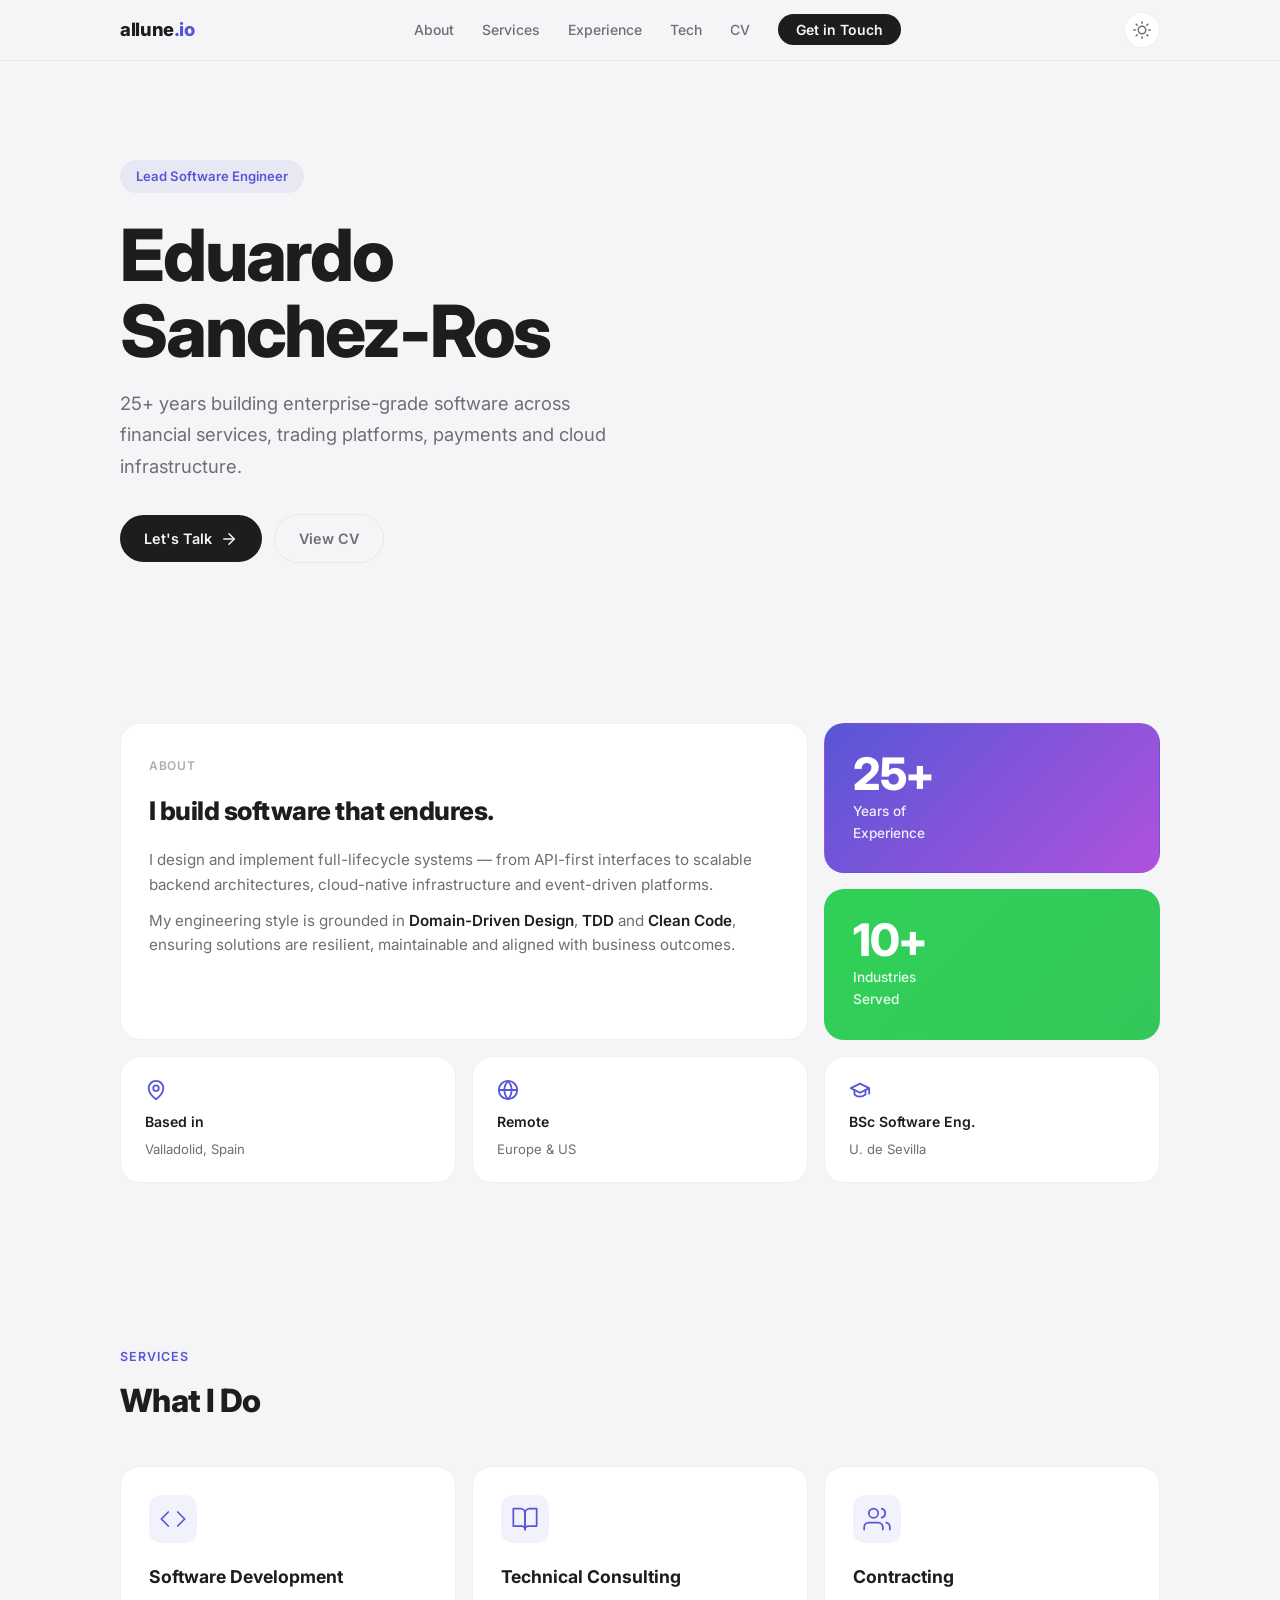
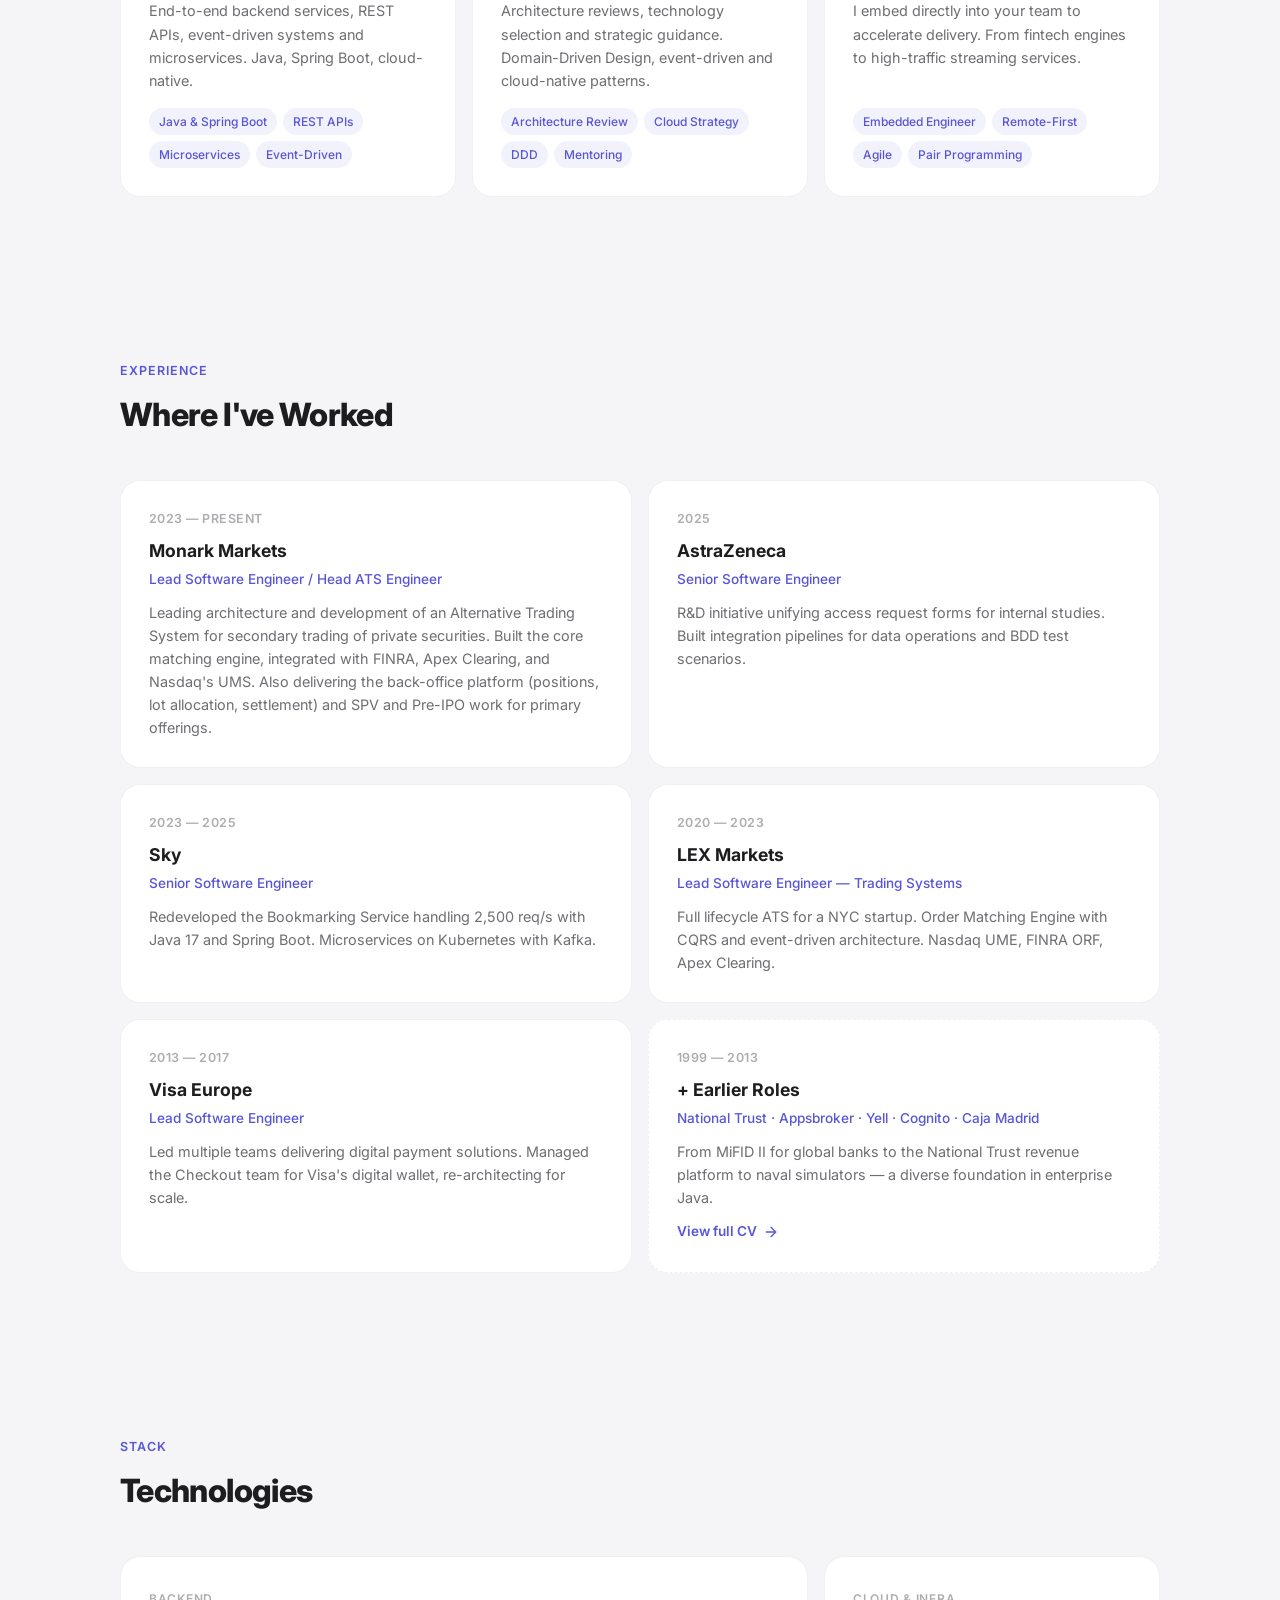
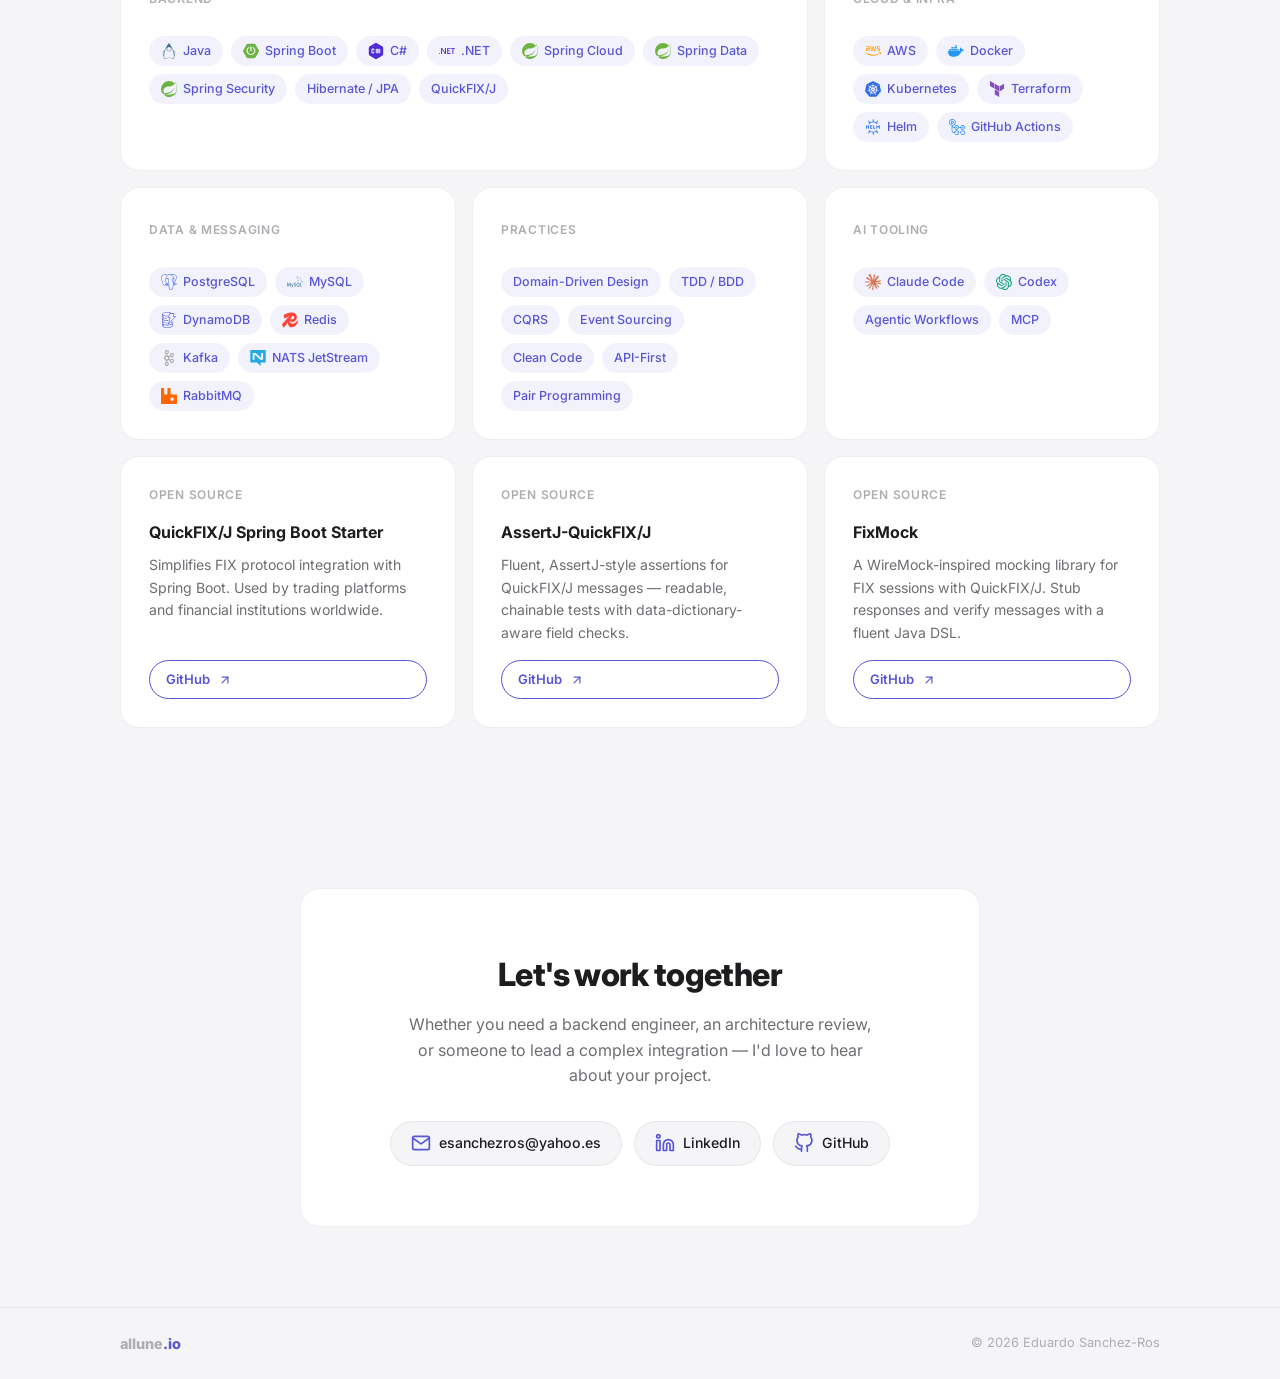
==== commit 9a9965d2: "Changed layout" ====
--- a/index.html
+++ b/index.html
@@ -286,7 +286,7 @@
 						<span class="cv-tech-badge"><img src="icons/rabbitmq.svg" alt=""> RabbitMQ</span>
 					</div>
 				</div>
-				<div class="bento-card bento-wide animate-on-scroll">
+				<div class="bento-card animate-on-scroll">
 					<span class="bento-label">Practices</span>
 					<div class="cv-tech-badges">
 						<span class="cv-tech-badge">Domain-Driven Design</span>
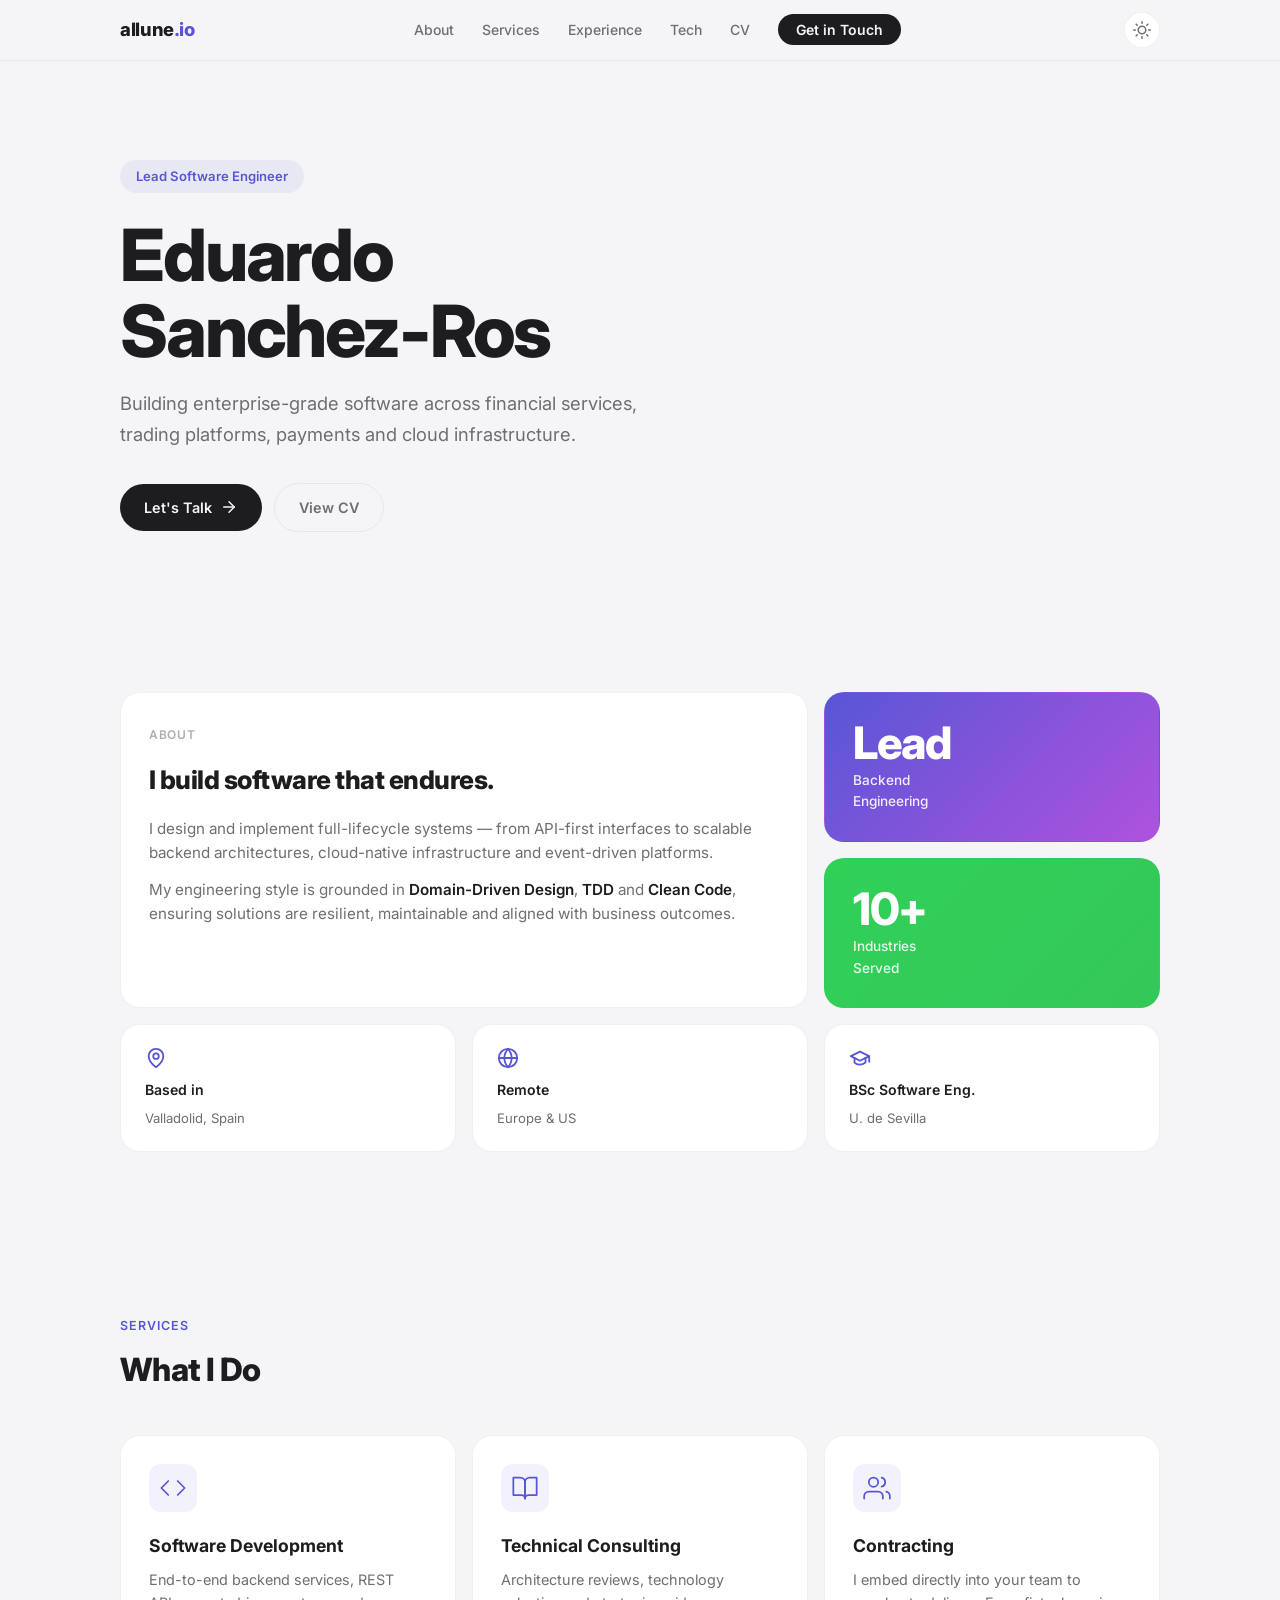
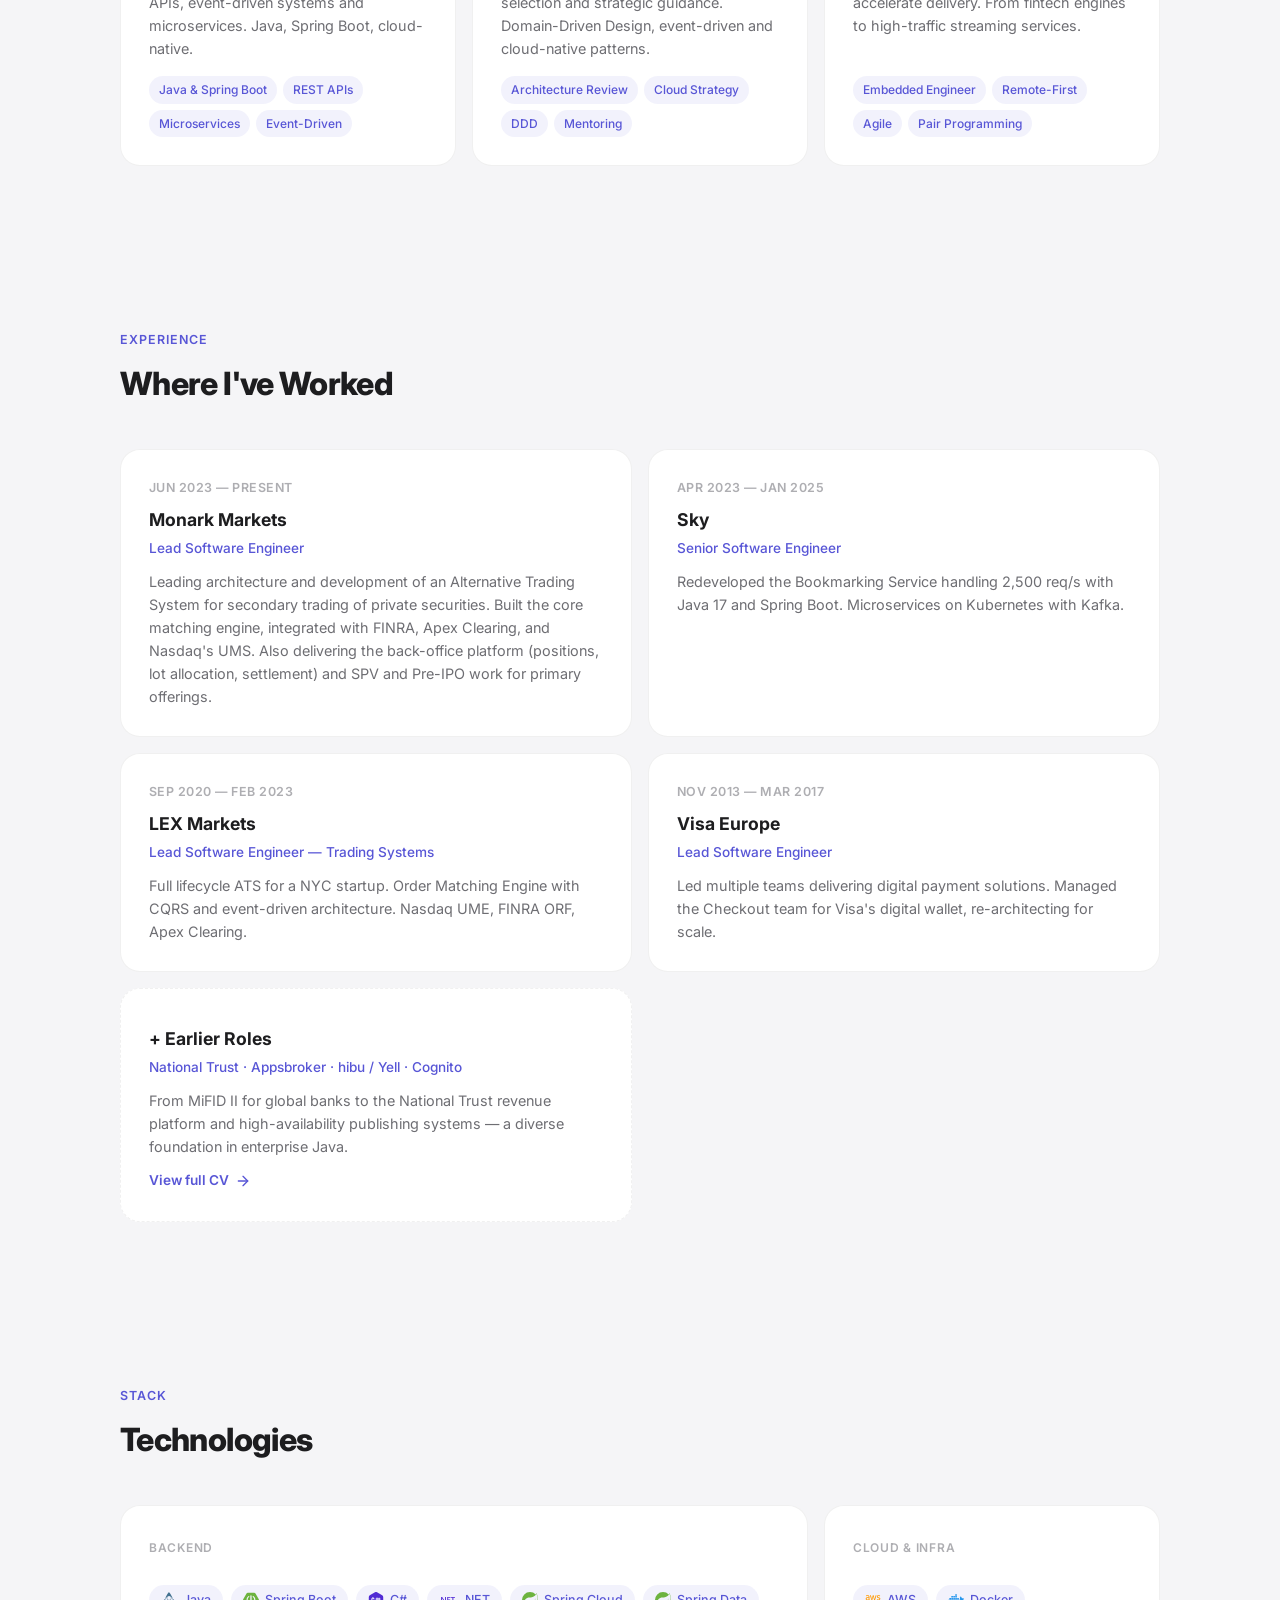
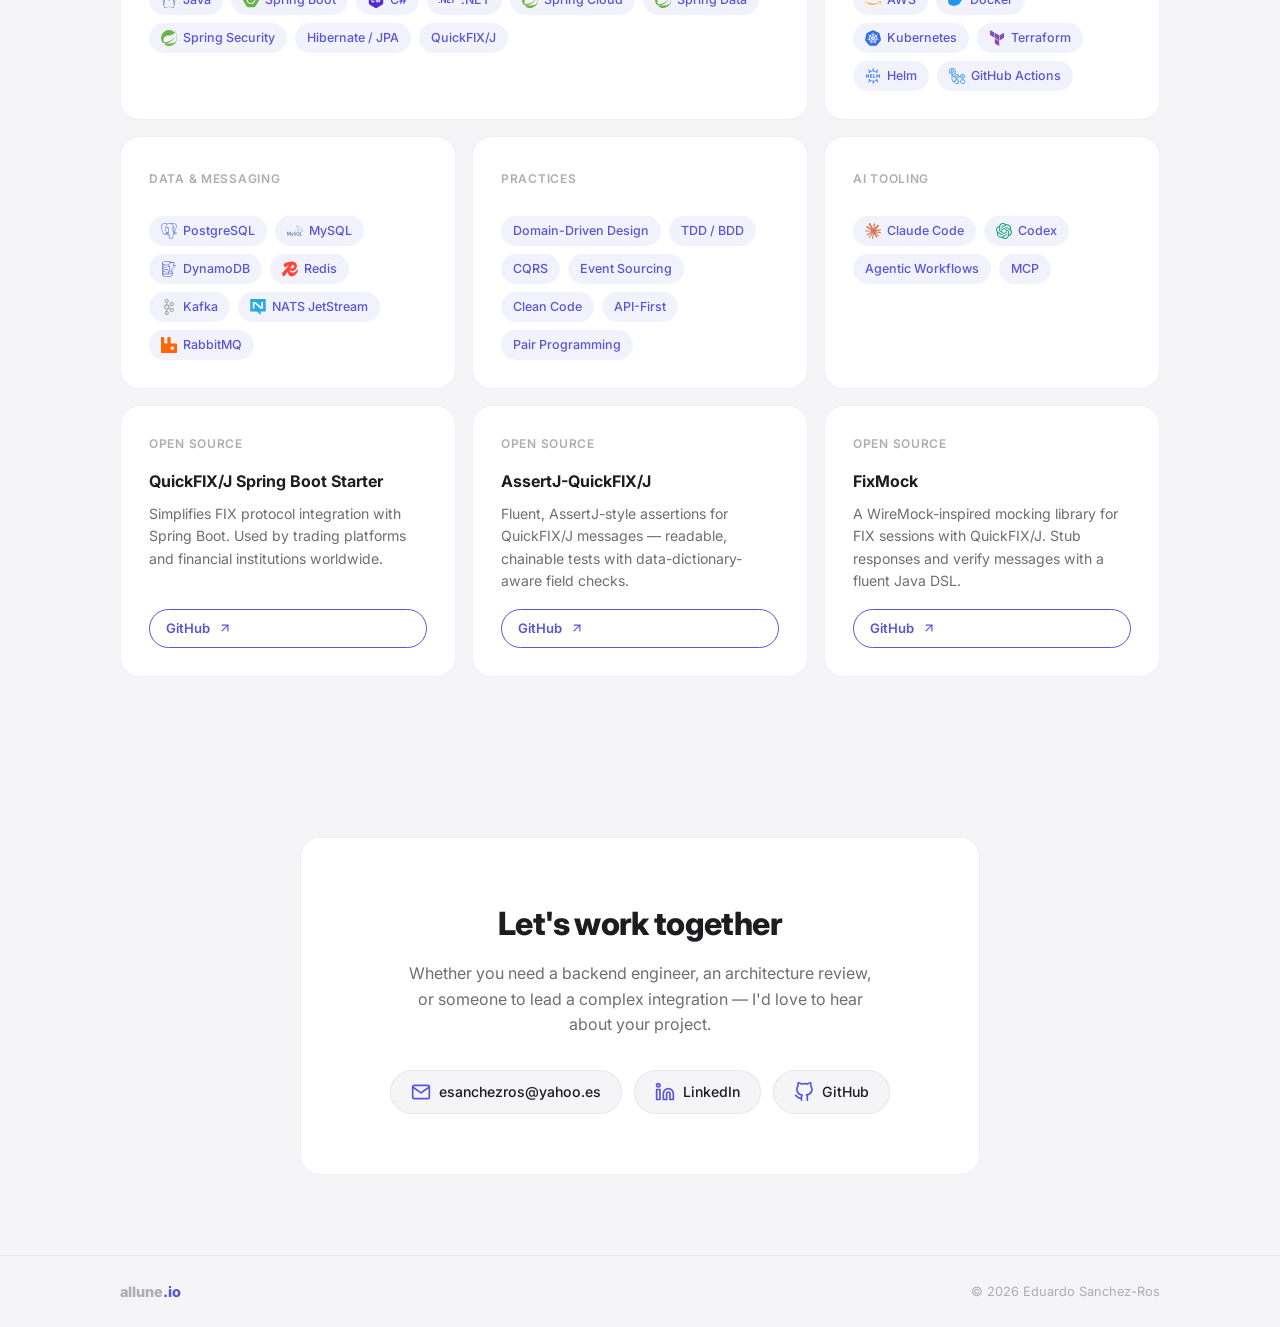
==== commit 9d423d03: "cv: sync with CV, remove age signals and stale sections" ====
--- a/index.html
+++ b/index.html
@@ -4,7 +4,7 @@
 	<meta charset="UTF-8">
 	<meta name="viewport" content="width=device-width, initial-scale=1.0">
 	<title>Allune | Eduardo Sanchez-Ros &mdash; Software Engineering</title>
-	<meta name="description" content="Lead Software Engineer with 25+ years of experience delivering enterprise-grade solutions across financial services, trading platforms, payment systems and more.">
+	<meta name="description" content="Lead Software Engineer delivering enterprise-grade solutions across financial services, trading platforms, payment systems and more.">
 	<link rel="preconnect" href="https://fonts.googleapis.com">
 	<link rel="preconnect" href="https://fonts.gstatic.com" crossorigin>
 	<link href="https://fonts.googleapis.com/css2?family=Inter:wght@400;500;600;700;800&display=swap" rel="stylesheet">
@@ -43,7 +43,7 @@
 				<div class="hero-badge animate-in">Lead Software Engineer</div>
 				<h1 class="hero-name animate-in">Eduardo<br>Sanchez-Ros</h1>
 				<p class="hero-summary animate-in">
-					25+ years building enterprise-grade software across
+					Building enterprise-grade software across
 					financial services, trading platforms, payments and cloud infrastructure.
 				</p>
 				<div class="hero-actions animate-in">
@@ -80,8 +80,8 @@
 
 				<!-- Stat cards -->
 				<div class="bento-card bento-accent animate-on-scroll">
-					<span class="bento-stat-value">25+</span>
-					<span class="bento-stat-label">Years of<br>Experience</span>
+					<span class="bento-stat-value">Lead</span>
+					<span class="bento-stat-label">Backend<br>Engineering</span>
 				</div>
 				<div class="bento-card bento-accent-alt animate-on-scroll">
 					<span class="bento-stat-value">10+</span>
@@ -177,9 +177,9 @@
 			</div>
 			<div class="experience-grid">
 				<div class="exp-card animate-on-scroll">
-					<div class="exp-date">2023 &mdash; Present</div>
+					<div class="exp-date">Jun 2023 &mdash; Present</div>
 					<h3>Monark Markets</h3>
-					<p class="exp-role">Lead Software Engineer / Head ATS Engineer</p>
+					<p class="exp-role">Lead Software Engineer</p>
 					<p>
 						Leading architecture and development of an Alternative Trading System
 						for secondary trading of private securities. Built the core matching engine,
@@ -189,16 +189,7 @@
 					</p>
 				</div>
 				<div class="exp-card animate-on-scroll">
-					<div class="exp-date">2025</div>
-					<h3>AstraZeneca</h3>
-					<p class="exp-role">Senior Software Engineer</p>
-					<p>
-						R&amp;D initiative unifying access request forms for internal studies.
-						Built integration pipelines for data operations and BDD test scenarios.
-					</p>
-				</div>
-				<div class="exp-card animate-on-scroll">
-					<div class="exp-date">2023 &mdash; 2025</div>
+					<div class="exp-date">Apr 2023 &mdash; Jan 2025</div>
 					<h3>Sky</h3>
 					<p class="exp-role">Senior Software Engineer</p>
 					<p>
@@ -207,7 +198,7 @@
 					</p>
 				</div>
 				<div class="exp-card animate-on-scroll">
-					<div class="exp-date">2020 &mdash; 2023</div>
+					<div class="exp-date">Sep 2020 &mdash; Feb 2023</div>
 					<h3>LEX Markets</h3>
 					<p class="exp-role">Lead Software Engineer &mdash; Trading Systems</p>
 					<p>
@@ -216,7 +207,7 @@
 					</p>
 				</div>
 				<div class="exp-card animate-on-scroll">
-					<div class="exp-date">2013 &mdash; 2017</div>
+					<div class="exp-date">Nov 2013 &mdash; Mar 2017</div>
 					<h3>Visa Europe</h3>
 					<p class="exp-role">Lead Software Engineer</p>
 					<p>
@@ -225,12 +216,12 @@
 					</p>
 				</div>
 				<div class="exp-card exp-card-more animate-on-scroll">
-					<div class="exp-date">1999 &mdash; 2013</div>
+					<div class="exp-date"></div>
 					<h3>+ Earlier Roles</h3>
-					<p class="exp-role">National Trust &middot; Appsbroker &middot; Yell &middot; Cognito &middot; Caja Madrid</p>
+					<p class="exp-role">National Trust &middot; Appsbroker &middot; hibu / Yell &middot; Cognito</p>
 					<p>
 						From MiFID II for global banks to the National Trust revenue platform
-						to naval simulators &mdash; a diverse foundation in enterprise Java.
+						and high-availability publishing systems &mdash; a diverse foundation in enterprise Java.
 					</p>
 					<a href="cv.html" class="exp-link">
 						View full CV
--- a/css/styles.css
+++ b/css/styles.css
@@ -904,6 +904,22 @@
 	margin-bottom: 12px;
 }
 
+.cv-header .cv-muted,
+.cv-entry-body .cv-muted {
+	color: var(--text-muted);
+}
+
+.cv-header .cv-muted {
+	font-size: 0.95rem;
+}
+
+.cv-entry-body .cv-muted {
+	font-size: 0.82rem;
+	font-weight: 500;
+	margin-top: -8px;
+	margin-bottom: 12px;
+}
+
 .cv-entry-body p {
 	font-size: 0.9rem;
 	color: var(--text-secondary);
